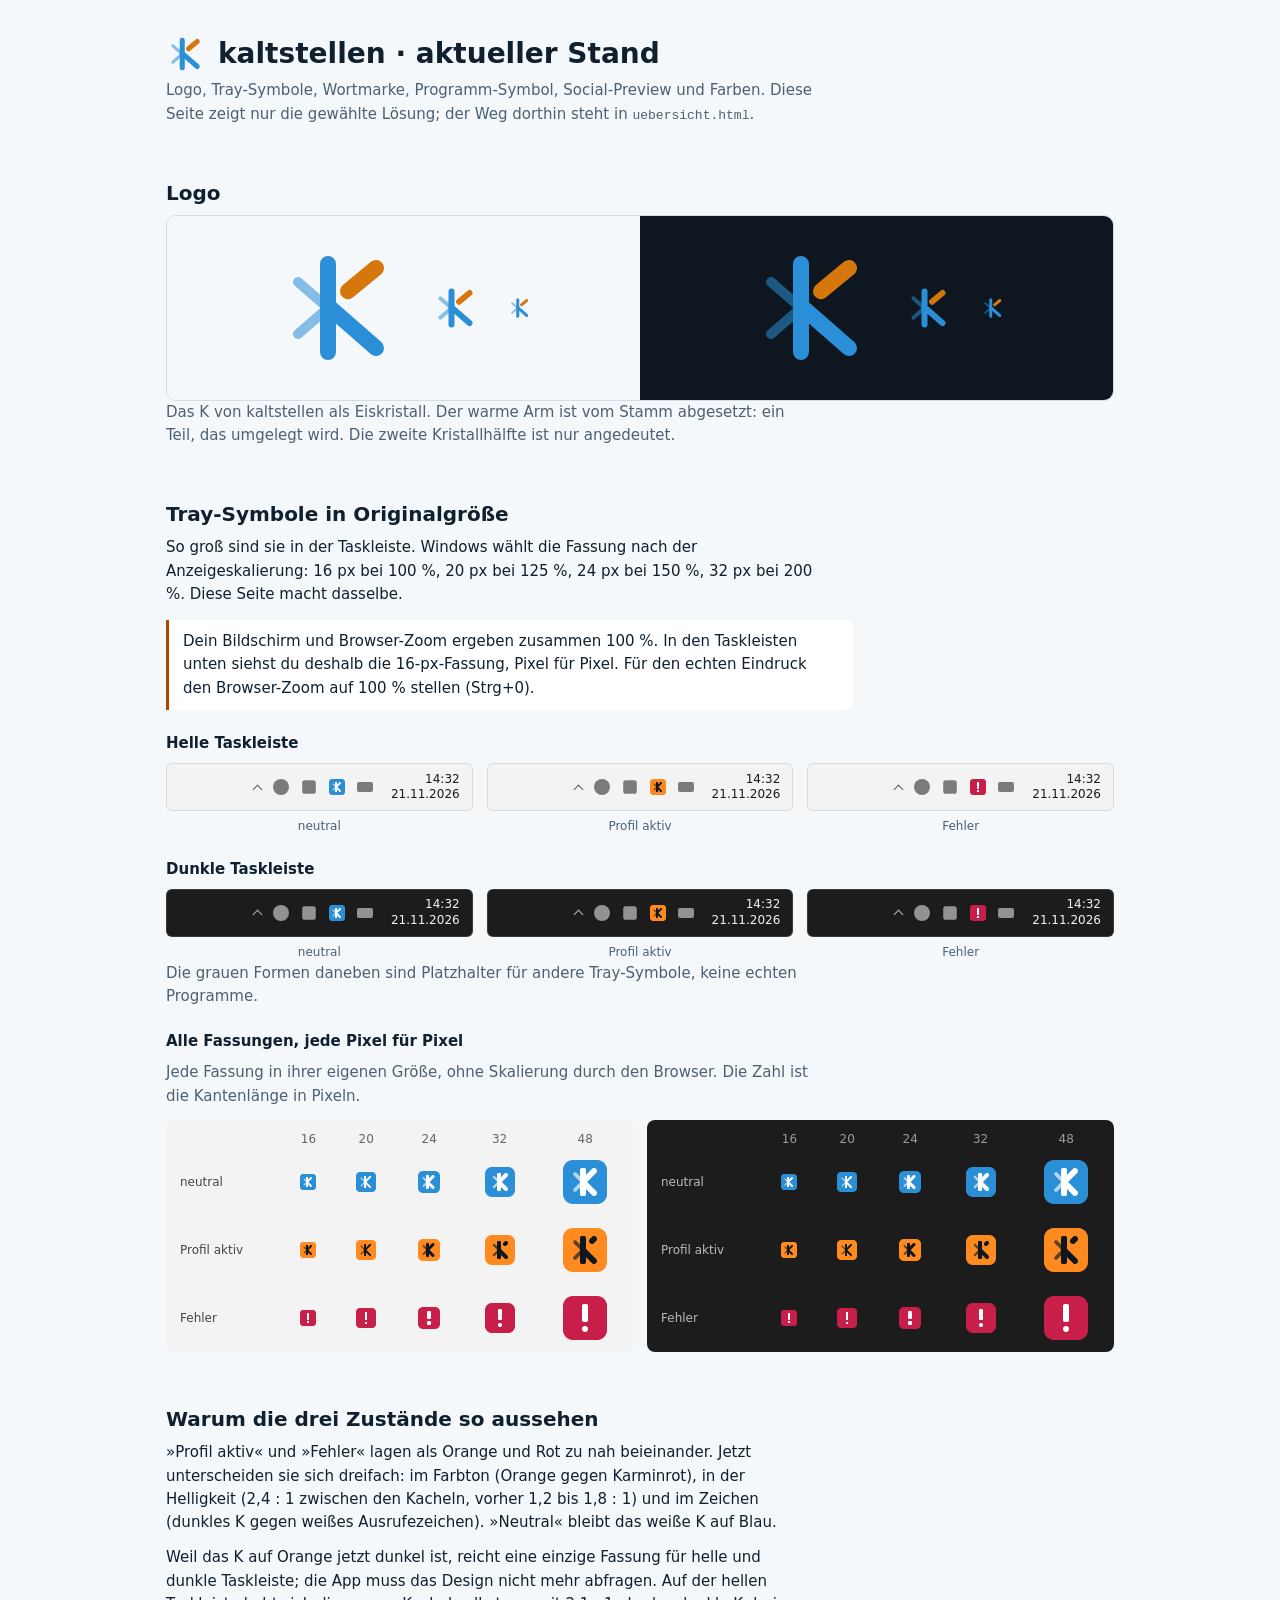
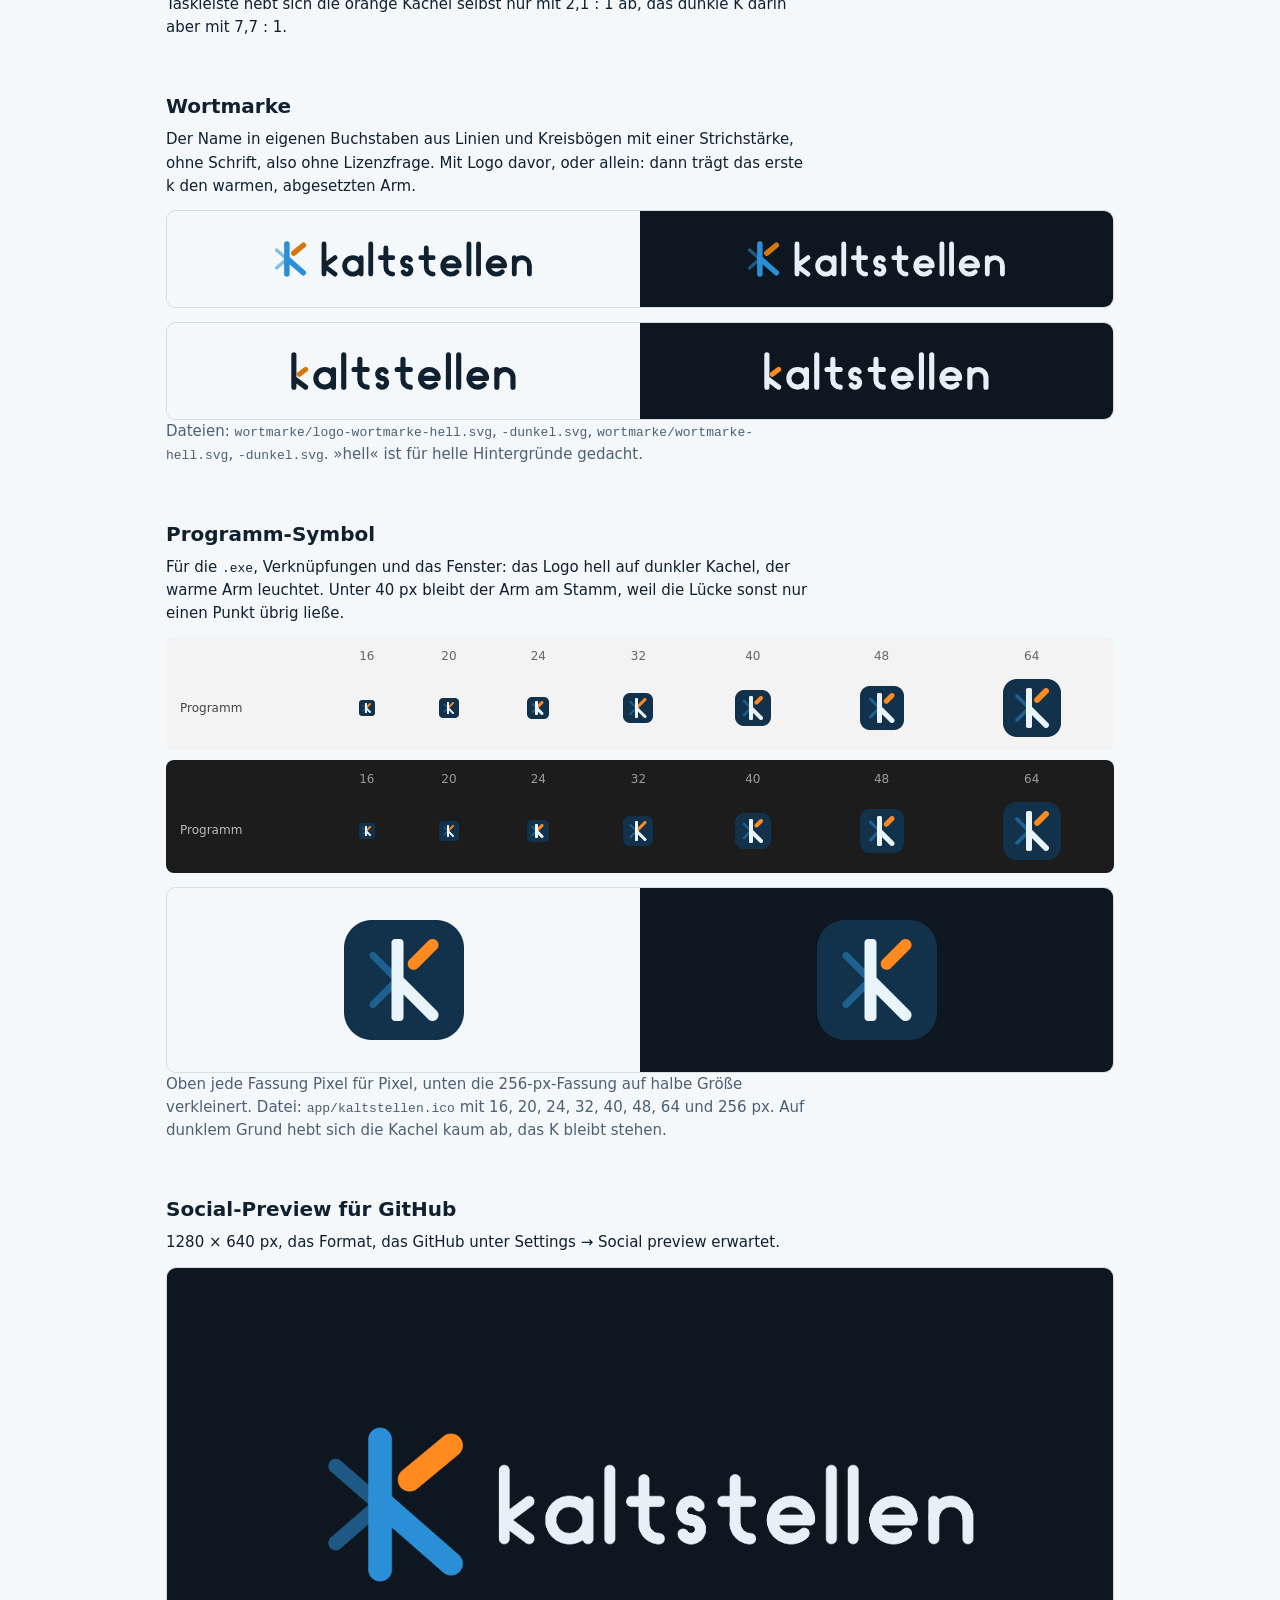
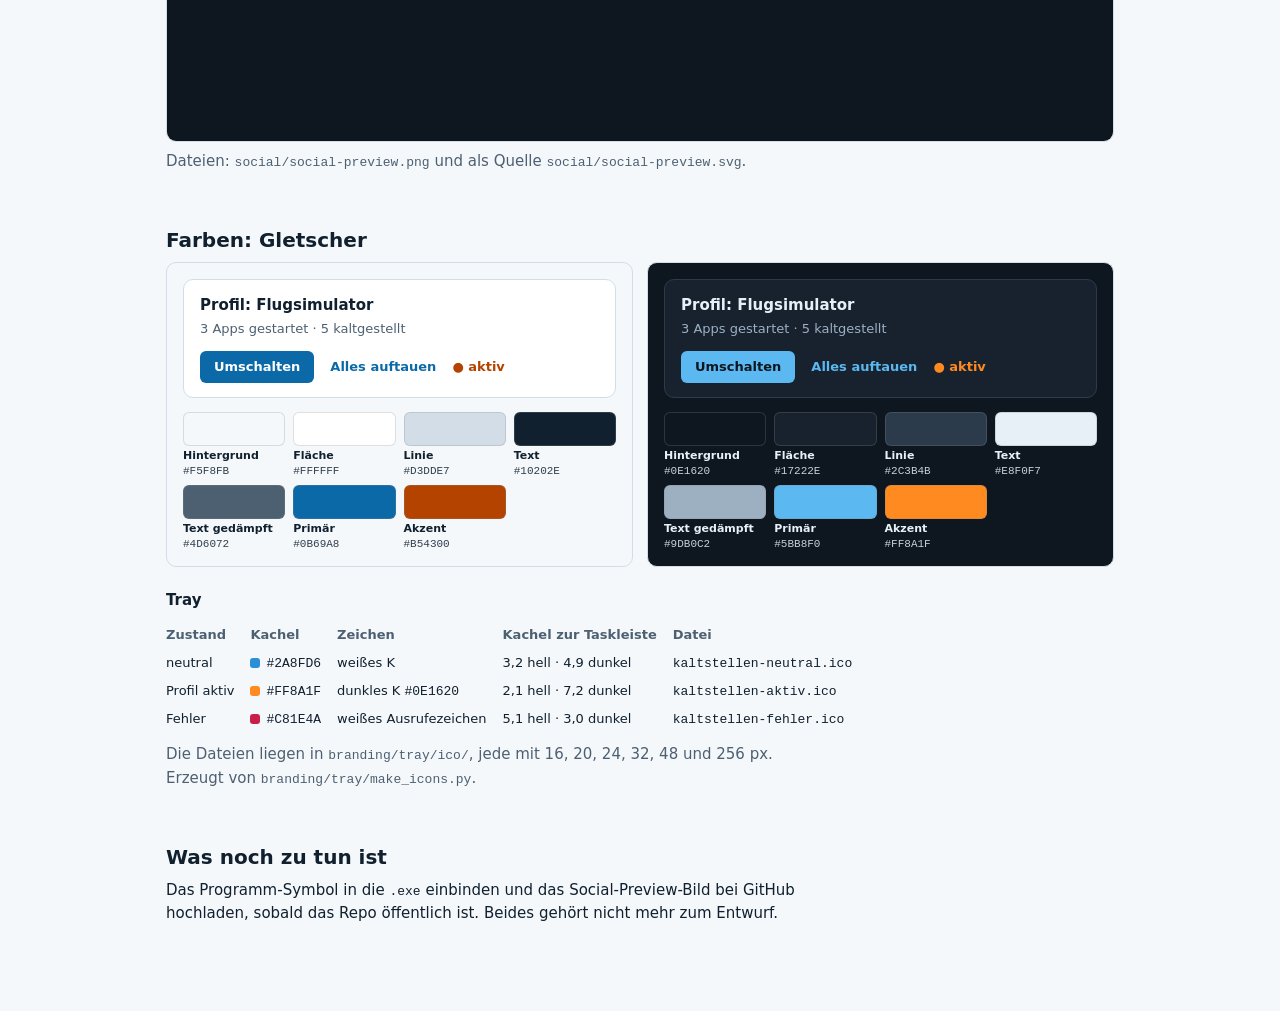
==== branding/aktueller-stand.html @ 6f34b09d "Settle branding: logo, colours, tray icons, wordmark Record the chosen logo (08b), the Gletscher col" ====
<!doctype html><html lang="de"><head><meta charset="utf-8"><meta name="viewport" content="width=device-width,initial-scale=1">
<title>kaltstellen · aktueller Stand</title>
<style>
:root{--bg:#F5F8FB;--surface:#fff;--border:#D3DDE7;--text:#10202E;--muted:#4D6072;--primary:#0B69A8;--accent:#B54300}
@media (prefers-color-scheme:dark){:root{--bg:#0E1620;--surface:#17222E;--border:#2C3B4B;--text:#E8F0F7;--muted:#9DB0C2;--primary:#5BB8F0;--accent:#FF8A1F}}
*{box-sizing:border-box}
body{margin:0;background:var(--bg);color:var(--text);font:15px/1.55 "Segoe UI",system-ui,-apple-system,sans-serif}
main{max-width:980px;margin:0 auto;padding:32px 16px 72px}
h1{font-size:28px;margin:0 0 4px;display:flex;align-items:center;gap:12px}
h2{font-size:20px;margin:52px 0 6px}h3{font-size:15px;margin:22px 0 8px}
p{margin:0 0 12px;max-width:68ch}.lead{color:var(--muted)}
code{font:13px ui-monospace,Consolas,monospace}
.box{background:var(--surface);border:1px solid var(--border);border-radius:12px;padding:18px;margin:14px 0}
.pair{display:grid;grid-template-columns:1fr 1fr;border-radius:10px;overflow:hidden;border:1px solid var(--border)}
.pair>div{padding:28px 16px;display:flex;align-items:center;justify-content:center;gap:28px;flex-wrap:wrap}
.l{background:#F5F8FB;color:#4D6072}.d{background:#0E1620;color:#9DB0C2}
.note{background:var(--surface);border-left:3px solid var(--accent);padding:10px 14px;border-radius:0 8px 8px 0;margin:14px 0;max-width:72ch}
.bars{display:grid;grid-template-columns:repeat(3,minmax(0,1fr));gap:14px}
.tb-wrap{margin:0}.tb-wrap figcaption{font-size:12px;color:var(--muted);margin-top:6px;text-align:center}
.tb{height:48px;display:flex;align-items:center;justify-content:flex-end;gap:12px;padding:0 12px;border-radius:6px;overflow:hidden}
.tb.light{background:#F3F3F3;color:#1b1b1b;border:1px solid #0000001a}.tb.dark{background:#1C1C1C;color:#f2f2f2;border:1px solid #ffffff1f}
.tb .clock{font-size:12px;line-height:1.3;text-align:right;margin-left:6px;white-space:nowrap}
.ph{width:16px;height:16px;flex:none;opacity:.55;background:currentColor}
.ph.c{border-radius:50%}.ph.s{border-radius:3px;transform:scale(.85)}.ph.b{height:10px;border-radius:2px;align-self:center}
.chev{width:7px;height:7px;border:solid currentColor;border-width:1.5px 0 0 1.5px;transform:rotate(45deg);margin-top:4px;opacity:.7;flex:none}
img.ti{display:block;flex:none;image-rendering:pixelated}
table.sizes{border-collapse:collapse;border-radius:8px;overflow:hidden;width:100%}
table.sizes.light{background:#F3F3F3;color:#444}table.sizes.dark{background:#1C1C1C;color:#bbb}
table.sizes td,table.sizes th{padding:10px 14px;text-align:center;vertical-align:middle;font-size:12px;font-weight:400}
table.sizes th{text-align:left;white-space:nowrap}table.sizes td img{margin:0 auto}
table.sizes .hd td{padding-bottom:0;opacity:.8}
.two{display:grid;grid-template-columns:1fr 1fr;gap:14px}.two>*{min-width:0}
.demo{border-radius:10px;padding:16px;border:1px solid var(--border)}
.demo.l{background:#F5F8FB;color:#10202E}.demo.d{background:#0E1620;color:#E8F0F7}
.dc{border-radius:10px;padding:14px 16px;display:flex;flex-direction:column;gap:2px}
.demo.l .dc{background:#fff;border:1px solid #D3DDE7}.demo.d .dc{background:#17222E;border:1px solid #2C3B4B}
.dc span{font-size:13px}.demo.l .dc span{color:#4D6072}.demo.d .dc span{color:#9DB0C2}
.row{display:flex;align-items:center;gap:16px;margin-top:10px;font-size:13px;font-weight:600;flex-wrap:wrap}
.row button{font:inherit;border:0;border-radius:6px;padding:6px 14px}
.demo.l button{background:#0B69A8;color:#fff}.demo.d button{background:#5BB8F0;color:#0E1620}
.demo.l a{color:#0B69A8}.demo.d a{color:#5BB8F0}.row em{font-style:normal}.demo.l em{color:#B54300}.demo.d em{color:#FF8A1F}
.sws{display:grid;grid-template-columns:repeat(auto-fill,minmax(84px,1fr));gap:8px;margin-top:14px}
.sw{font-size:11px;display:flex;flex-direction:column;gap:1px}.sw i{display:block;height:34px;border-radius:6px;border:1px solid #8884}
.sw b{font-weight:600}.sw code{font-size:11px;opacity:.85}
table.t{border-collapse:collapse;font-size:13px}table.t td,table.t th{padding:4px 16px 4px 0;text-align:left;vertical-align:top}table.t th{color:var(--muted);font-weight:600}
.wm{display:block;height:44px;width:auto;max-width:100%}.wmp>div{padding:26px 16px}
.dot{display:inline-block;width:10px;height:10px;border-radius:3px;margin-right:6px;vertical-align:-1px}
@media (max-width:720px){.pair,.two,.bars{grid-template-columns:1fr}}
</style></head><body><main>
<h1><svg width="40" height="40" viewBox="0 0 32 32" aria-hidden="true"><g fill="none" stroke-linecap="round">
    
    <path d="M13 16 5.5 9.5M13 16 5.5 22.5" stroke="#2A8FD6" stroke-width="2.5" opacity=".55"/>
    
    <path d="M13 5v22M13 15.5 25 26" stroke="#2A8FD6" stroke-width="4"/>
    
    <path d="M18 11.8 25 6" stroke="#D6770B" stroke-width="4"/>
  </g></svg> kaltstellen · aktueller Stand</h1>
<p class="lead">Logo, Tray-Symbole, Wortmarke, Programm-Symbol, Social-Preview und Farben. Diese Seite zeigt nur die gewählte Lösung; der Weg dorthin steht in <code>uebersicht.html</code>.</p>

<h2>Logo</h2>
<div class="pair"><div class="l"><svg width="128" height="128" viewBox="0 0 32 32" aria-hidden="true"><g fill="none" stroke-linecap="round">
    
    <path d="M13 16 5.5 9.5M13 16 5.5 22.5" stroke="#2A8FD6" stroke-width="2.5" opacity=".55"/>
    
    <path d="M13 5v22M13 15.5 25 26" stroke="#2A8FD6" stroke-width="4"/>
    
    <path d="M18 11.8 25 6" stroke="#D6770B" stroke-width="4"/>
  </g></svg><svg width="48" height="48" viewBox="0 0 32 32" aria-hidden="true"><g fill="none" stroke-linecap="round">
    
    <path d="M13 16 5.5 9.5M13 16 5.5 22.5" stroke="#2A8FD6" stroke-width="2.5" opacity=".55"/>
    
    <path d="M13 5v22M13 15.5 25 26" stroke="#2A8FD6" stroke-width="4"/>
    
    <path d="M18 11.8 25 6" stroke="#D6770B" stroke-width="4"/>
  </g></svg><svg width="24" height="24" viewBox="0 0 32 32" aria-hidden="true"><g fill="none" stroke-linecap="round">
    
    <path d="M13 16 5.5 9.5M13 16 5.5 22.5" stroke="#2A8FD6" stroke-width="2.5" opacity=".55"/>
    
    <path d="M13 5v22M13 15.5 25 26" stroke="#2A8FD6" stroke-width="4"/>
    
    <path d="M18 11.8 25 6" stroke="#D6770B" stroke-width="4"/>
  </g></svg></div><div class="d"><svg width="128" height="128" viewBox="0 0 32 32" aria-hidden="true"><g fill="none" stroke-linecap="round">
    
    <path d="M13 16 5.5 9.5M13 16 5.5 22.5" stroke="#2A8FD6" stroke-width="2.5" opacity=".55"/>
    
    <path d="M13 5v22M13 15.5 25 26" stroke="#2A8FD6" stroke-width="4"/>
    
    <path d="M18 11.8 25 6" stroke="#D6770B" stroke-width="4"/>
  </g></svg><svg width="48" height="48" viewBox="0 0 32 32" aria-hidden="true"><g fill="none" stroke-linecap="round">
    
    <path d="M13 16 5.5 9.5M13 16 5.5 22.5" stroke="#2A8FD6" stroke-width="2.5" opacity=".55"/>
    
    <path d="M13 5v22M13 15.5 25 26" stroke="#2A8FD6" stroke-width="4"/>
    
    <path d="M18 11.8 25 6" stroke="#D6770B" stroke-width="4"/>
  </g></svg><svg width="24" height="24" viewBox="0 0 32 32" aria-hidden="true"><g fill="none" stroke-linecap="round">
    
    <path d="M13 16 5.5 9.5M13 16 5.5 22.5" stroke="#2A8FD6" stroke-width="2.5" opacity=".55"/>
    
    <path d="M13 5v22M13 15.5 25 26" stroke="#2A8FD6" stroke-width="4"/>
    
    <path d="M18 11.8 25 6" stroke="#D6770B" stroke-width="4"/>
  </g></svg></div></div>
<p class="lead">Das K von kaltstellen als Eiskristall. Der warme Arm ist vom Stamm abgesetzt: ein Teil, das umgelegt wird. Die zweite Kristallhälfte ist nur angedeutet.</p>

<h2>Tray-Symbole in Originalgröße</h2>
<p>So groß sind sie in der Taskleiste. Windows wählt die Fassung nach der Anzeigeskalierung: 16 px bei 100 %, 20 px bei 125 %, 24 px bei 150 %, 32 px bei 200 %. Diese Seite macht dasselbe.</p>
<p class="note" id="dpr">Die Seite zeigt die 16-px-Fassung.</p>
<h3>Helle Taskleiste</h3>
<div class="bars"><figure class="tb-wrap"><div class="tb light">
  <span class="chev"></span><span class="ph c"></span><span class="ph s"></span><img class="ti" data-state="neutral" data-n="16" width="16" height="16" alt="" src="[data-uri]"><span class="ph b"></span>
  <span class="clock">14:32<br>21.11.2026</span></div><figcaption>neutral</figcaption></figure><figure class="tb-wrap"><div class="tb light">
  <span class="chev"></span><span class="ph c"></span><span class="ph s"></span><img class="ti" data-state="aktiv" data-n="16" width="16" height="16" alt="" src="[data-uri]"><span class="ph b"></span>
  <span class="clock">14:32<br>21.11.2026</span></div><figcaption>Profil aktiv</figcaption></figure><figure class="tb-wrap"><div class="tb light">
  <span class="chev"></span><span class="ph c"></span><span class="ph s"></span><img class="ti" data-state="fehler" data-n="16" width="16" height="16" alt="" src="[data-uri]"><span class="ph b"></span>
  <span class="clock">14:32<br>21.11.2026</span></div><figcaption>Fehler</figcaption></figure></div>
<h3>Dunkle Taskleiste</h3>
<div class="bars"><figure class="tb-wrap"><div class="tb dark">
  <span class="chev"></span><span class="ph c"></span><span class="ph s"></span><img class="ti" data-state="neutral" data-n="16" width="16" height="16" alt="" src="[data-uri]"><span class="ph b"></span>
  <span class="clock">14:32<br>21.11.2026</span></div><figcaption>neutral</figcaption></figure><figure class="tb-wrap"><div class="tb dark">
  <span class="chev"></span><span class="ph c"></span><span class="ph s"></span><img class="ti" data-state="aktiv" data-n="16" width="16" height="16" alt="" src="[data-uri]"><span class="ph b"></span>
  <span class="clock">14:32<br>21.11.2026</span></div><figcaption>Profil aktiv</figcaption></figure><figure class="tb-wrap"><div class="tb dark">
  <span class="chev"></span><span class="ph c"></span><span class="ph s"></span><img class="ti" data-state="fehler" data-n="16" width="16" height="16" alt="" src="[data-uri]"><span class="ph b"></span>
  <span class="clock">14:32<br>21.11.2026</span></div><figcaption>Fehler</figcaption></figure></div>
<p class="lead">Die grauen Formen daneben sind Platzhalter für andere Tray-Symbole, keine echten Programme.</p>

<h3>Alle Fassungen, jede Pixel für Pixel</h3>
<p class="lead">Jede Fassung in ihrer eigenen Größe, ohne Skalierung durch den Browser. Die Zahl ist die Kantenlänge in Pixeln.</p>
<div class="two"><table class="sizes light"><tr class="hd"><th></th><td>16</td><td>20</td><td>24</td><td>32</td><td>48</td></tr><tr><th>neutral</th><td><img class="ti" data-state="neutral" data-n="16" width="16" height="16" alt="" src="[data-uri]"></td><td><img class="ti" data-state="neutral" data-n="20" width="20" height="20" alt="" src="[data-uri]"></td><td><img class="ti" data-state="neutral" data-n="24" width="24" height="24" alt="" src="[data-uri]"></td><td><img class="ti" data-state="neutral" data-n="32" width="32" height="32" alt="" src="[data-uri]"></td><td><img class="ti" data-state="neutral" data-n="48" width="48" height="48" alt="" src="[data-uri]"></td></tr><tr><th>Profil aktiv</th><td><img class="ti" data-state="aktiv" data-n="16" width="16" height="16" alt="" src="[data-uri]"></td><td><img class="ti" data-state="aktiv" data-n="20" width="20" height="20" alt="" src="[data-uri]"></td><td><img class="ti" data-state="aktiv" data-n="24" width="24" height="24" alt="" src="[data-uri]"></td><td><img class="ti" data-state="aktiv" data-n="32" width="32" height="32" alt="" src="[data-uri]"></td><td><img class="ti" data-state="aktiv" data-n="48" width="48" height="48" alt="" src="[data-uri]"></td></tr><tr><th>Fehler</th><td><img class="ti" data-state="fehler" data-n="16" width="16" height="16" alt="" src="[data-uri]"></td><td><img class="ti" data-state="fehler" data-n="20" width="20" height="20" alt="" src="[data-uri]"></td><td><img class="ti" data-state="fehler" data-n="24" width="24" height="24" alt="" src="[data-uri]"></td><td><img class="ti" data-state="fehler" data-n="32" width="32" height="32" alt="" src="[data-uri]"></td><td><img class="ti" data-state="fehler" data-n="48" width="48" height="48" alt="" src="[data-uri]"></td></tr></table><table class="sizes dark"><tr class="hd"><th></th><td>16</td><td>20</td><td>24</td><td>32</td><td>48</td></tr><tr><th>neutral</th><td><img class="ti" data-state="neutral" data-n="16" width="16" height="16" alt="" src="[data-uri]"></td><td><img class="ti" data-state="neutral" data-n="20" width="20" height="20" alt="" src="[data-uri]"></td><td><img class="ti" data-state="neutral" data-n="24" width="24" height="24" alt="" src="[data-uri]"></td><td><img class="ti" data-state="neutral" data-n="32" width="32" height="32" alt="" src="[data-uri]"></td><td><img class="ti" data-state="neutral" data-n="48" width="48" height="48" alt="" src="[data-uri]"></td></tr><tr><th>Profil aktiv</th><td><img class="ti" data-state="aktiv" data-n="16" width="16" height="16" alt="" src="[data-uri]"></td><td><img class="ti" data-state="aktiv" data-n="20" width="20" height="20" alt="" src="[data-uri]"></td><td><img class="ti" data-state="aktiv" data-n="24" width="24" height="24" alt="" src="[data-uri]"></td><td><img class="ti" data-state="aktiv" data-n="32" width="32" height="32" alt="" src="[data-uri]"></td><td><img class="ti" data-state="aktiv" data-n="48" width="48" height="48" alt="" src="[data-uri]"></td></tr><tr><th>Fehler</th><td><img class="ti" data-state="fehler" data-n="16" width="16" height="16" alt="" src="[data-uri]"></td><td><img class="ti" data-state="fehler" data-n="20" width="20" height="20" alt="" src="[data-uri]"></td><td><img class="ti" data-state="fehler" data-n="24" width="24" height="24" alt="" src="[data-uri]"></td><td><img class="ti" data-state="fehler" data-n="32" width="32" height="32" alt="" src="[data-uri]"></td><td><img class="ti" data-state="fehler" data-n="48" width="48" height="48" alt="" src="[data-uri]"></td></tr></table></div>

<h2>Warum die drei Zustände so aussehen</h2>
<p>»Profil aktiv« und »Fehler« lagen als Orange und Rot zu nah beieinander. Jetzt unterscheiden sie sich dreifach: im Farbton (Orange gegen Karminrot), in der Helligkeit (2,4 : 1 zwischen den Kacheln, vorher 1,2 bis 1,8 : 1) und im Zeichen (dunkles K gegen weißes Ausrufezeichen). »Neutral« bleibt das weiße K auf Blau.</p>
<p>Weil das K auf Orange jetzt dunkel ist, reicht eine einzige Fassung für helle und dunkle Taskleiste; die App muss das Design nicht mehr abfragen. Auf der hellen Taskleiste hebt sich die orange Kachel selbst nur mit 2,1 : 1 ab, das dunkle K darin aber mit 7,7 : 1.</p>

<h2>Wortmarke</h2>
<p>Der Name in eigenen Buchstaben aus Linien und Kreisbögen mit einer Strichstärke, ohne Schrift, also ohne Lizenzfrage. Mit Logo davor, oder allein: dann trägt das erste k den warmen, abgesetzten Arm.</p>
<div class="pair wmp"><div class="l"><svg class="wm" xmlns="http://www.w3.org/2000/svg" viewBox="0 0 195.4 32" role="img" aria-label="kaltstellen">
  <g fill="none" stroke-linecap="round"><path d="M13 16 5.5 9.5M13 16 5.5 22.5" stroke="#2A8FD6" stroke-width="2.5" opacity=".55"/><path d="M13 5v22M13 15.5 25 26" stroke="#2A8FD6" stroke-width="4"/><path d="M18 11.8 25 6" stroke="#D6770B" stroke-width="4"/></g>
  <g transform="translate(40 -1)"><g fill="none" stroke-width="3.5" stroke-linecap="round" stroke-linejoin="round"><path d="M0 6L0 28M0 22L8 16M0 22L8 28M27 22A6 6 0 1 1 15 22A6 6 0 1 1 27 22M27 16L27 28M34 6L34 28M45 9L45 23M45.00 23.00A5 5 0 0 0 50.00 28.00M41 16L50 16M62.80 17.50A3 3 0 1 0 60.20 22.00M60.20 22.00A3 3 0 1 1 57.60 26.50M74.4 9L74.4 23M74.40 23.00A5 5 0 0 0 79.40 28.00M70.4 16L79.4 16M86.4 22L98.4 22M98.40 22.00A6 6 0 1 0 96.64 26.24M105.4 6L105.4 28M112.4 6L112.4 28M119.4 22L131.4 22M131.40 22.00A6 6 0 1 0 129.64 26.24M138.4 16L138.4 28M138.40 21.50A5.5 5.5 0 0 1 149.40 21.50M149.4 21.5L149.4 28" stroke="#10202E"/></g></g>
</svg>
</div><div class="d"><svg class="wm" xmlns="http://www.w3.org/2000/svg" viewBox="0 0 195.4 32" role="img" aria-label="kaltstellen">
  <g fill="none" stroke-linecap="round"><path d="M13 16 5.5 9.5M13 16 5.5 22.5" stroke="#2A8FD6" stroke-width="2.5" opacity=".55"/><path d="M13 5v22M13 15.5 25 26" stroke="#2A8FD6" stroke-width="4"/><path d="M18 11.8 25 6" stroke="#D6770B" stroke-width="4"/></g>
  <g transform="translate(40 -1)"><g fill="none" stroke-width="3.5" stroke-linecap="round" stroke-linejoin="round"><path d="M0 6L0 28M0 22L8 16M0 22L8 28M27 22A6 6 0 1 1 15 22A6 6 0 1 1 27 22M27 16L27 28M34 6L34 28M45 9L45 23M45.00 23.00A5 5 0 0 0 50.00 28.00M41 16L50 16M62.80 17.50A3 3 0 1 0 60.20 22.00M60.20 22.00A3 3 0 1 1 57.60 26.50M74.4 9L74.4 23M74.40 23.00A5 5 0 0 0 79.40 28.00M70.4 16L79.4 16M86.4 22L98.4 22M98.40 22.00A6 6 0 1 0 96.64 26.24M105.4 6L105.4 28M112.4 6L112.4 28M119.4 22L131.4 22M131.40 22.00A6 6 0 1 0 129.64 26.24M138.4 16L138.4 28M138.40 21.50A5.5 5.5 0 0 1 149.40 21.50M149.4 21.5L149.4 28" stroke="#E8F0F7"/></g></g>
</svg>
</div></div>
<div class="pair wmp" style="margin-top:14px"><div class="l"><svg class="wm" xmlns="http://www.w3.org/2000/svg" viewBox="-4 2 157.4 30" role="img" aria-label="kaltstellen">
  <g fill="none" stroke-width="3.5" stroke-linecap="round" stroke-linejoin="round"><path d="M0 6L0 28M0 22L8 28M27 22A6 6 0 1 1 15 22A6 6 0 1 1 27 22M27 16L27 28M34 6L34 28M45 9L45 23M45.00 23.00A5 5 0 0 0 50.00 28.00M41 16L50 16M62.80 17.50A3 3 0 1 0 60.20 22.00M60.20 22.00A3 3 0 1 1 57.60 26.50M74.4 9L74.4 23M74.40 23.00A5 5 0 0 0 79.40 28.00M70.4 16L79.4 16M86.4 22L98.4 22M98.40 22.00A6 6 0 1 0 96.64 26.24M105.4 6L105.4 28M112.4 6L112.4 28M119.4 22L131.4 22M131.40 22.00A6 6 0 1 0 129.64 26.24M138.4 16L138.4 28M138.40 21.50A5.5 5.5 0 0 1 149.40 21.50M149.4 21.5L149.4 28" stroke="#10202E"/><path d="M3.7 19.2L8 16" stroke="#D6770B"/></g>
</svg>
</div><div class="d"><svg class="wm" xmlns="http://www.w3.org/2000/svg" viewBox="-4 2 157.4 30" role="img" aria-label="kaltstellen">
  <g fill="none" stroke-width="3.5" stroke-linecap="round" stroke-linejoin="round"><path d="M0 6L0 28M0 22L8 28M27 22A6 6 0 1 1 15 22A6 6 0 1 1 27 22M27 16L27 28M34 6L34 28M45 9L45 23M45.00 23.00A5 5 0 0 0 50.00 28.00M41 16L50 16M62.80 17.50A3 3 0 1 0 60.20 22.00M60.20 22.00A3 3 0 1 1 57.60 26.50M74.4 9L74.4 23M74.40 23.00A5 5 0 0 0 79.40 28.00M70.4 16L79.4 16M86.4 22L98.4 22M98.40 22.00A6 6 0 1 0 96.64 26.24M105.4 6L105.4 28M112.4 6L112.4 28M119.4 22L131.4 22M131.40 22.00A6 6 0 1 0 129.64 26.24M138.4 16L138.4 28M138.40 21.50A5.5 5.5 0 0 1 149.40 21.50M149.4 21.5L149.4 28" stroke="#E8F0F7"/><path d="M3.7 19.2L8 16" stroke="#FF8A1F"/></g>
</svg>
</div></div>
<p class="lead">Dateien: <code>wortmarke/logo-wortmarke-hell.svg</code>, <code>-dunkel.svg</code>, <code>wortmarke/wortmarke-hell.svg</code>, <code>-dunkel.svg</code>. »hell« ist für helle Hintergründe gedacht.</p>

<h2>Programm-Symbol</h2>
<p>Für die <code>.exe</code>, Verknüpfungen und das Fenster: das Logo hell auf dunkler Kachel, der warme Arm leuchtet. Unter 40 px bleibt der Arm am Stamm, weil die Lücke sonst nur einen Punkt übrig ließe.</p>
<div style="display:grid;gap:10px"><table class="sizes light"><tr class="hd"><th></th><td>16</td><td>20</td><td>24</td><td>32</td><td>40</td><td>48</td><td>64</td></tr><tr><th>Programm</th><td><img class="ti" data-state="app" data-n="16" width="16" height="16" alt="" src="[data-uri]"></td><td><img class="ti" data-state="app" data-n="20" width="20" height="20" alt="" src="[data-uri]"></td><td><img class="ti" data-state="app" data-n="24" width="24" height="24" alt="" src="[data-uri]"></td><td><img class="ti" data-state="app" data-n="32" width="32" height="32" alt="" src="[data-uri]"></td><td><img class="ti" data-state="app" data-n="40" width="40" height="40" alt="" src="[data-uri]"></td><td><img class="ti" data-state="app" data-n="48" width="48" height="48" alt="" src="[data-uri]"></td><td><img class="ti" data-state="app" data-n="64" width="64" height="64" alt="" src="[data-uri]"></td></tr></table><table class="sizes dark"><tr class="hd"><th></th><td>16</td><td>20</td><td>24</td><td>32</td><td>40</td><td>48</td><td>64</td></tr><tr><th>Programm</th><td><img class="ti" data-state="app" data-n="16" width="16" height="16" alt="" src="[data-uri]"></td><td><img class="ti" data-state="app" data-n="20" width="20" height="20" alt="" src="[data-uri]"></td><td><img class="ti" data-state="app" data-n="24" width="24" height="24" alt="" src="[data-uri]"></td><td><img class="ti" data-state="app" data-n="32" width="32" height="32" alt="" src="[data-uri]"></td><td><img class="ti" data-state="app" data-n="40" width="40" height="40" alt="" src="[data-uri]"></td><td><img class="ti" data-state="app" data-n="48" width="48" height="48" alt="" src="[data-uri]"></td><td><img class="ti" data-state="app" data-n="64" width="64" height="64" alt="" src="[data-uri]"></td></tr></table></div>
<div class="pair" style="margin-top:14px"><div class="l"><img alt="" width="128" height="128" src="[data-uri]"></div><div class="d"><img alt="" width="128" height="128" src="[data-uri]"></div></div>
<p class="lead">Oben jede Fassung Pixel für Pixel, unten die 256-px-Fassung auf halbe Größe verkleinert. Datei: <code>app/kaltstellen.ico</code> mit 16, 20, 24, 32, 40, 48, 64 und 256 px. Auf dunklem Grund hebt sich die Kachel kaum ab, das K bleibt stehen.</p>

<h2>Social-Preview für GitHub</h2>
<p>1280 × 640 px, das Format, das GitHub unter Settings → Social preview erwartet.</p>
<img alt="Social-Preview: Logo und Wortmarke auf dunklem Grund" style="display:block;width:100%;height:auto;border-radius:10px;border:1px solid var(--border)" width="1280" height="640" src="[data-uri]">
<p class="lead" style="margin-top:8px">Dateien: <code>social/social-preview.png</code> und als Quelle <code>social/social-preview.svg</code>.</p>

<h2>Farben: Gletscher</h2>
<div class="two"><div class="demo l"><div class="dc"><strong>Profil: Flugsimulator</strong><span>3 Apps gestartet · 5 kaltgestellt</span>
<div class="row"><button>Umschalten</button><a>Alles auftauen</a><em>● aktiv</em></div></div>
<div class="sws"><div class="sw"><i style="background:#F5F8FB"></i><b>Hintergrund</b><code>#F5F8FB</code></div><div class="sw"><i style="background:#FFFFFF"></i><b>Fläche</b><code>#FFFFFF</code></div><div class="sw"><i style="background:#D3DDE7"></i><b>Linie</b><code>#D3DDE7</code></div><div class="sw"><i style="background:#10202E"></i><b>Text</b><code>#10202E</code></div><div class="sw"><i style="background:#4D6072"></i><b>Text gedämpft</b><code>#4D6072</code></div><div class="sw"><i style="background:#0B69A8"></i><b>Primär</b><code>#0B69A8</code></div><div class="sw"><i style="background:#B54300"></i><b>Akzent</b><code>#B54300</code></div></div></div><div class="demo d"><div class="dc"><strong>Profil: Flugsimulator</strong><span>3 Apps gestartet · 5 kaltgestellt</span>
<div class="row"><button>Umschalten</button><a>Alles auftauen</a><em>● aktiv</em></div></div>
<div class="sws"><div class="sw"><i style="background:#0E1620"></i><b>Hintergrund</b><code>#0E1620</code></div><div class="sw"><i style="background:#17222E"></i><b>Fläche</b><code>#17222E</code></div><div class="sw"><i style="background:#2C3B4B"></i><b>Linie</b><code>#2C3B4B</code></div><div class="sw"><i style="background:#E8F0F7"></i><b>Text</b><code>#E8F0F7</code></div><div class="sw"><i style="background:#9DB0C2"></i><b>Text gedämpft</b><code>#9DB0C2</code></div><div class="sw"><i style="background:#5BB8F0"></i><b>Primär</b><code>#5BB8F0</code></div><div class="sw"><i style="background:#FF8A1F"></i><b>Akzent</b><code>#FF8A1F</code></div></div></div></div>
<h3>Tray</h3>
<table class="t"><tr><th>Zustand</th><th>Kachel</th><th>Zeichen</th><th>Kachel zur Taskleiste</th><th>Datei</th></tr>
<tr><td>neutral</td><td><span class="dot" style="background:#2A8FD6"></span><code>#2A8FD6</code></td><td>weißes K</td><td>3,2 hell · 4,9 dunkel</td><td><code>kaltstellen-neutral.ico</code></td></tr>
<tr><td>Profil aktiv</td><td><span class="dot" style="background:#FF8A1F"></span><code>#FF8A1F</code></td><td>dunkles K <code>#0E1620</code></td><td>2,1 hell · 7,2 dunkel</td><td><code>kaltstellen-aktiv.ico</code></td></tr>
<tr><td>Fehler</td><td><span class="dot" style="background:#C81E4A"></span><code>#C81E4A</code></td><td>weißes Ausrufezeichen</td><td>5,1 hell · 3,0 dunkel</td><td><code>kaltstellen-fehler.ico</code></td></tr></table>
<p class="lead" style="margin-top:10px">Die Dateien liegen in <code>branding/tray/ico/</code>, jede mit 16, 20, 24, 32, 48 und 256 px. Erzeugt von <code>branding/tray/make_icons.py</code>.</p>

<h2>Was noch zu tun ist</h2>
<p>Das Programm-Symbol in die <code>.exe</code> einbinden und das Social-Preview-Bild bei GitHub hochladen, sobald das Repo öffentlich ist. Beides gehört nicht mehr zum Entwurf.</p>
</main>
<script>
const ICONS = {"neutral": {"16": "iVBORw0KGgoAAAANSUhEUgAAABAAAAAQCAYAAAAf8/9hAAAAiElEQVR42mNgAAKt/mv9QPweiP8TiUFq+xmQNP8nE/czkGgzhksYcEl++vEHjEFs82k3/19/9R2M0dWhGOCz8O7/0GX3wGwYgGkGAYIGgDRvufHxf9yqB3ADkDWDDMNrAAiDNIMMQQa4NGM1AGYIMZppYwBFXqA4ECmORnITEsVJmbLMRGl2BgAvE7+Z25MKYwAAAABJRU5ErkJggg==", "20": "iVBORw0KGgoAAAANSUhEUgAAABQAAAAUCAYAAACNiR0NAAAAnklEQVR42mNgAAKt/msGQLweiP+TiUF6DRiQDHtPgWEw/B5sKIUuw3ApAxUNA2OCBn768QeMYXzzaTf/X3/1HYyJMtBn4d3/ocvuwfkwgGwYCBBtIMiwLTc+/o9b9QDFQHTDQHyivQwyDGYoDBBjGN4whBmKDAgZRjBS0F1IyDD6GkhVL1M1UqiebKiesKme9ahROFC9+KJuAUvtKgAAadI7M79mXpsAAAAASUVORK5CYII=", "24": "iVBORw0KGgoAAAANSUhEUgAAABgAAAAYCAYAAADgdz34AAAAw0lEQVR42mNgoCfQ6r8WAMT7gfg/mRikNwCX4fMpMBgdz8fm8v9UxgHIFuyngQX7kS3Aq/j6q+//QQBEw8SCltz7/+TjLzB2nXsbqz6iLUAGMMM//fgDF5ty/BVpFvgsvPt/8fl3/+NWPcCwAN1wEJtkH4As2HLjIxiDLEEG6IaDLMTlc7xBBDIYZgk2QMhwouIAZgk5hhMdydiCiBjDB4cFNA0imkYyzZMpzTMazYsKWhR2NC+uaVvh0LzKpEulTysAAHRCMYZeWfDbAAAAAElFTkSuQmCC", "32": "iVBORw0KGgoAAAANSUhEUgAAACAAAAAgCAYAAABzenr0AAAA8klEQVR42mNgGGxAq/+aAhD3A/F5IP5PJXweaqYCIcsTgPg9FS1GxyCzE/BZ/p9OOAFbsL+nowPeo0QHNH7+0xn3Izvg/AA44DyyA0jSvOfOp/8wAGIjy1XtfPr/048/[base64]", "48": "iVBORw0KGgoAAAANSUhEUgAAADAAAAAwCAYAAABXAvmHAAABV0lEQVR42u2aPQrCMBTHex7P4QF6hJ7DGzh5Aim4OmRxcfQCLqIIDp0cHMSPyUGITWmh1iT9SPrMP/TBg6ABfz99zadBMITjMZodojRZmkmanCiT/DMjE/CQGFonE7aFjx0Ar2aMDN9MIi8b7niGOoEEQCDRjTYcJCOZAAMSYL2Uz2R95s/Xmxch2uI1Vf/F9pr1ESnaRmVk45spw5clZH3Z/v7Tt41ELwKqaAKvk3VKQAVPJjCen/h0c8lStNsI6ODJSkiAr46PLJe725eETqAOXrzf5te2IlCV0MHZhDcuIQEtk+gSXeCNH2KVBBW8lVFIJkEFb20YrUpQwVudB8oSVPDWJ7JCggq+l5m4bhSyCT8IeFVC0A8x9DAKPZFBLyXgF3Pwy2n4DQ38lhJ+U+/1scq/D7bgjxbhD3exj9fhLzi8uGKCv+Tz4prVi4tuL/5qMARRfAA5CJyTw9amUgAAAABJRU5ErkJggg=="}, "aktiv": {"16": "iVBORw0KGgoAAAANSUhEUgAAABAAAAAQCAYAAAAf8/9hAAAAiElEQVR42mNgAIL/XfL9QPweiP8TiUFq+xmQNP8nE/czkGgzhksYcEnKyiqAMYj9oVn+v7WOAhijq0Mx4Ea5/P9zxRA2n5gCGMM0g9gEDQBpTrJX+H8kD2EAsmaQYXgNAGGQZpAhMAPwacZqAMwQYjTTxgCKvEBxIFIcjeQmJIqTMmWZidLsDADrUlqNjegnlwAAAABJRU5ErkJggg==", "20": "iVBORw0KGgoAAAANSUhEUgAAABQAAAAUCAYAAACNiR0NAAAAn0lEQVR42mNgAIL/XfIGQLweiP+TiUF6DRiQDHtPgWEw/B5sKIUuw3ApAxUNA2OCBsrKKoAxjP+hWf6/tY4CGBNl4I1y+f/nihF8PjEFMEY2DMQn2kCQYUn2Cv+P5KEaiG4YiE+0l0GGwQyFGUiMYXjDEGYozEBiDCMYKeguJGQYfQ2kqpepGilUTzZUT9hUz3rUKByoXnxRt4CldhUAADKrwvY0vvUeAAAAAElFTkSuQmCC", "24": "iVBORw0KGgoAAAANSUhEUgAAABgAAAAYCAYAAADgdz34AAAAwklEQVR42mNgoCf43yUfAMT7gfg/mRikNwCX4fMpMBgdz8fm8v9UxgHIFuyngQX7kS3Aq9haR+E/n5gCmIaJXSqR/6+jogDGD2uw6yPaApDhMAwzXFYWIdYWoECaBTfK5f+XeSj8P5KHaQG64SA2yT4AWZBkrwDGIEuQLUA3HGQhLp/jDSKQwTBLkC0g1nCi4gBmCTmGEx3J2IKIGMMHhwU0DSKaRjLNkynNMxrNiwpaFHY0L65pW+HQvMqkS6VPKwAAuoVaY8HzM1wAAAAASUVORK5CYII=", "32": "iVBORw0KGgoAAAANSUhEUgAAACAAAAAgCAYAAABzenr0AAABBElEQVR42s2XsQ3CMBBFMwElXRTPQUPDEjTIomYEGlqaTME83oGWwiMYXxKLwwqOfTp8ifQlK1H8n/Id37lp1na5e6e8ei/j5ZhkpjnVkrn2sozGsWBunTJ3laTnPrutCGC/4pjycZXVYwAjAGAwQNHLx51ym+0oGONnj1Pn2lYNgnFqHjJAMA/C5vg+QLAAvG6jlgDAkB0AjC8HNeh5LQNgiSAAnPcfiFQEufkXRQCmGOIXQKmKFiGGEAHAEGIAASIGyMn7rwBUCLYIqBBsi5AKwfYbUiHYNiIqBNtWHBch1q04txjNQbBVQ/FyXKMhEW/JxJtS2bZc/GCyiqPZKg6nEtcb4sk/H/wyyhwAAAAASUVORK5CYII=", "48": "iVBORw0KGgoAAAANSUhEUgAAADAAAAAwCAYAAABXAvmHAAABaklEQVR42u2asQ6CMBCGeQJHNwJvYmJc3JgcDXFycHfxCVx9ACZnHonEF6mcQIK1rZT2jh6hyZ805hL/[base64]"}, "fehler": {"16": "iVBORw0KGgoAAAANSUhEUgAAABAAAAAQCAYAAAAf8/9hAAAATElEQVR42mNgAIITcl79QPweiP8TiUFq+xmQNP8nE/czkGgzhksY8Cn48/ELGONTg9cAGBg1gAIDKI4FYjBtXUCsARQnZcoyE6XZGQAqDEHtkfE/pwAAAABJRU5ErkJggg==", "20": "iVBORw0KGgoAAAANSUhEUgAAABQAAAAUCAYAAACNiR0NAAAAVUlEQVR42mNgAIITcl4GQLweiP+TiUF6DRiQDHtPgWEw/B5sKIUuw3ApAxUNA2OiDPzz8QsYU81AGBg1cDgbSPVkQ/WEPfhzyoCHIdWLL+oWsNSuAgBe73rO6MjRUwAAAABJRU5ErkJggg==", "24": "iVBORw0KGgoAAAANSUhEUgAAABgAAAAYCAYAAADgdz34AAAAZklEQVR42mNgoCc4IecVAMT7gfg/mRikNwCX4fMpMBgdz8fm8v9UxgHIFuyngQX7kS0gqOHdzmP/YQDEJkYPSRagg1ELRi0g3QKaJ1Ny8OCyYDQn0zyIaF5c07bCoXmVSZdKn1YAADoRT92sIYEEAAAAAElFTkSuQmCC", "32": "iVBORw0KGgoAAAANSUhEUgAAACAAAAAgCAYAAABzenr0AAAAo0lEQVR42mNgGGzghJyXAhD3A/F5IP5PJXweaqYCIcsTgPg9FS1GxyCzE/BZ/p9OOAFbsL+nowPeo0QHNH7+0xn3Izvg/AA44DyyA0g24N3OY/9hAMQmxwyKHIAORh0w6oBRB4w6gO4OGPCSkBp41AEUOeBuUd//Px+/gDGITXcHgCyGARB75DmA2lEw4E2yAW+UDmyzfMA7JoOiazYoOqcDAQDk7Mw6US5c1AAAAABJRU5ErkJggg==", "48": "iVBORw0KGgoAAAANSUhEUgAAADAAAAAwCAYAAABXAvmHAAAA4klEQVR42u2azQkCMRCFtxIL8pQSUoOF2IFsCbEMm5A5ehY8CjEjKyyLBhczY2Z4Dx6EveR9YbI/mR0GqHOdNttYnIqpOCuZpjnjL8GDcugaTFgbfuwg+NKj5fDfQUxlkzt3qAGQAQCq3W2yEcd3AMkQQBItn/Nun+/XW36Jx3xNtIxartA8/Byi5RyiAJ8EAAAAAAAAAAAAAAAAAMgDmH+dVvigkQXQMAAA0DvA5XB8bl42j00BcOClWkPgOeAa4F8lRIY2Mbk83LV9vG6+weGixWS+yeeizeqi0e3iVwNISQ+MEc2JKe8l8gAAAABJRU5ErkJggg=="}, "app": {"16": "iVBORw0KGgoAAAANSUhEUgAAABAAAAAQCAYAAAAf8/9hAAAArUlEQVR42mNgAAIhI+9+IH4PxP+JxCC1/QxImv+TifsZSLQZwyUMuCTvvPgAxiC2ooXH/8tV6mCMrg7FAFG7mP9iDolg9qsvv8EYpvl/lzxhA0Ca5RIm/BdzToUbgKwZZBheA8CGADWDDIEZgE8zVgNghsAMuNhgilMzUQYcunDrv4JdGPEGoHuBkCEEAxGkGZ8hBKMRpAnZEKLCAD0hwQzBZQDFSZmyzERpdgYAK1LWYAZ/YEgAAAAASUVORK5CYII=", "20": "iVBORw0KGgoAAAANSUhEUgAAABQAAAAUCAYAAACNiR0NAAAAwUlEQVR42mNgAAIhI28DIF4PxP/JxCC9BgxIhr2nwDAYfg82lEKXYbiUgYqGgTFBA++8+ADGML6ihcf/y1XqYEyUgaJ2Mf/FHBLh/FdffoMxsmH/u+SJNxBkmFzChP9izqkoBqIbBuIT7WWQYTBDYQYSYxjeMIQZCjOQGMMIRgqyCy82mBI0jCQDD1249V/BLox8A9G9TKyhREcKyDBiDCU62YAMIcZQkhI2uqFUyXowQ8k2kJzCgerFF3ULWGpXAQC2x8VOFhrqFgAAAABJRU5ErkJggg==", "24": "iVBORw0KGgoAAAANSUhEUgAAABgAAAAYCAYAAADgdz34AAAA+klEQVR42mNgoCcQMvIOAOL9QPyfTAzSG4DL8PkUGIyO52Nz+X8q4wBkC/bTwIL9yBbgVXzowq3/r778BtMwMTsn5/8P61XA2MDWDas+oi0AGQ7DMMM/tCj9/98lD8YdcaakWSBqF/[base64]", "32": "iVBORw0KGgoAAAANSUhEUgAAACAAAAAgCAYAAABzenr0AAABSElEQVR42mNgGGxAyMhbAYj7gfg8EP+nEj4PNVOBkOUJQPyeihajY5DZCfgs/08nnIAt2N/T0QHvUaIDGj//6Yz7kR1AUoI7dOHW/1dffoNpbPJ2Ts7/H9argLGBrRvOhInsAJJcD7IchrFZ/qFF6f//[base64]", "40": "iVBORw0KGgoAAAANSUhEUgAAACgAAAAoCAYAAACM/[base64]/QOvEYGC8yQeeDkaxk20BWSrcSukGwviSskW5txhWRr1K6QbJ86wLhAsi4WXCDZl1u2SC8LVhuktyU/hvzZn0hAtk1THqkBTLxvOwEJMIhGiePybdyDP/ooxeFR8MdvpTjALMUR8HMYjH/Atw0c69vB/gAAAABJRU5ErkJggg==", "48": "iVBORw0KGgoAAAANSUhEUgAAADAAAAAwCAYAAABXAvmHAAAByElEQVR42mNgGAWDHAgZeScA8Xogvg/E/+mE70PtTKDE4QF0djQ+zwSQ6vj5g8Dh6Hj+UHY8cZ6AJpv/gxwH4PPA/SHggfv4Spv/QwQnYPPAekoNrpu8+P+rL7/hGMQnpKcjzvT/hxYlMAaxibRrPU2SD7LjYRif+mWZBv//d8mjYF8PB/KSETWilhQPYHM8CBMbCwPqAVyOJyEGyPOAiEXIfwnPPDBNrgfwOR4kR2xgkeUBmaj2/3IJE/[base64]/QtTlNC0/QvUNDbU8MSJeSmp4YsE49tTwxoMMq+DzhkVQ++D2AzxPEDEfi8gDdhxaxeYLIGLg/aAZ3QWruvPgAxsSGPq7B3aE9vD7kJziGxRTTkJ/kGxbTrMNiontYLDUYBXQCAJgouKVcF3C/AAAAAElFTkSuQmCC", "64": "iVBORw0KGgoAAAANSUhEUgAAAEAAAABACAYAAACqaXHeAAACS0lEQVR42u2bv0oDQRDG8wxiJagggm0ICIJNeptglUY50MZXiIWNhUjk7MTKzkawt7pHsLAVgp3YXAo7i/XmMBBDbv/dzu7s3Sx8cCTkst+Pnb253dlOhxs3biZtpXfQL5QWygrlhURg5X99gT71MY0nhSYEDKsEfUxcGu8Weo3A+KKgz9265gdEhnmd8BjUMS8aooHNsM8bBCA3CodIY145J5jM9qKhSnQATBoMYKKT5KD8+cn5jXj/[base64]"}};
const AVAIL = [16, 20, 24, 32, 48];
function fit() {
  const dpr = window.devicePixelRatio || 1;
  // Windows picks the tray icon by display scale; take the nearest drawn size.
  const want = 16 * dpr;
  const pick = AVAIL.reduce((a, b) => Math.abs(b - want) < Math.abs(a - want) ? b : a);
  document.querySelectorAll('.tb img.ti').forEach(im => {
    im.src = 'data:image/png;base64,' + ICONS[im.dataset.state][pick];
    im.style.width = im.style.height = (pick / dpr) + 'px';
  });
  document.querySelectorAll('table.sizes img.ti').forEach(im => {
    im.style.width = im.style.height = (im.dataset.n / dpr) + 'px';
  });
  const pct = Math.round(dpr * 100);
  document.getElementById('dpr').textContent = 'Dein Bildschirm und Browser-Zoom ergeben zusammen ' + pct + ' %. In den Taskleisten unten siehst du deshalb die '
    + pick + '-px-Fassung, Pixel für Pixel. Für den echten Eindruck den Browser-Zoom auf 100 % stellen (Strg+0).';
}
fit(); window.addEventListener('resize', fit);
</script></body></html>
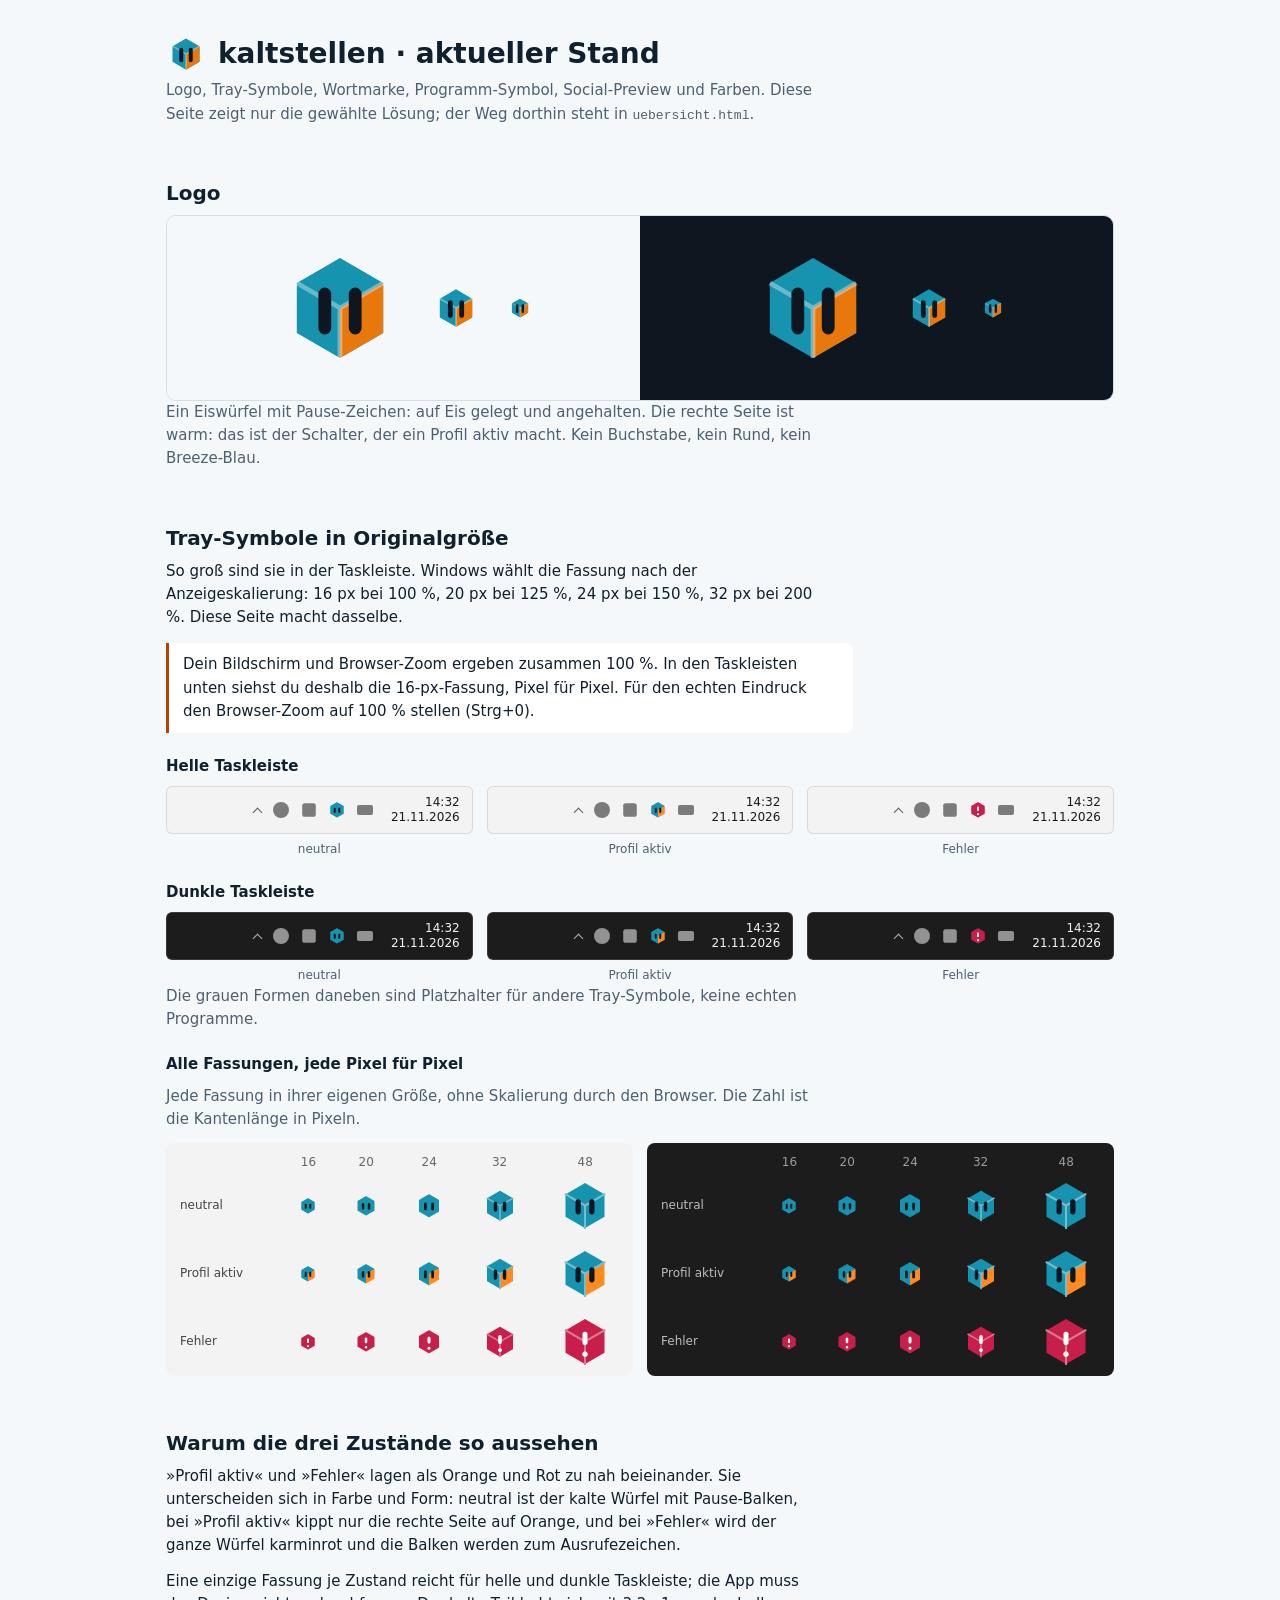
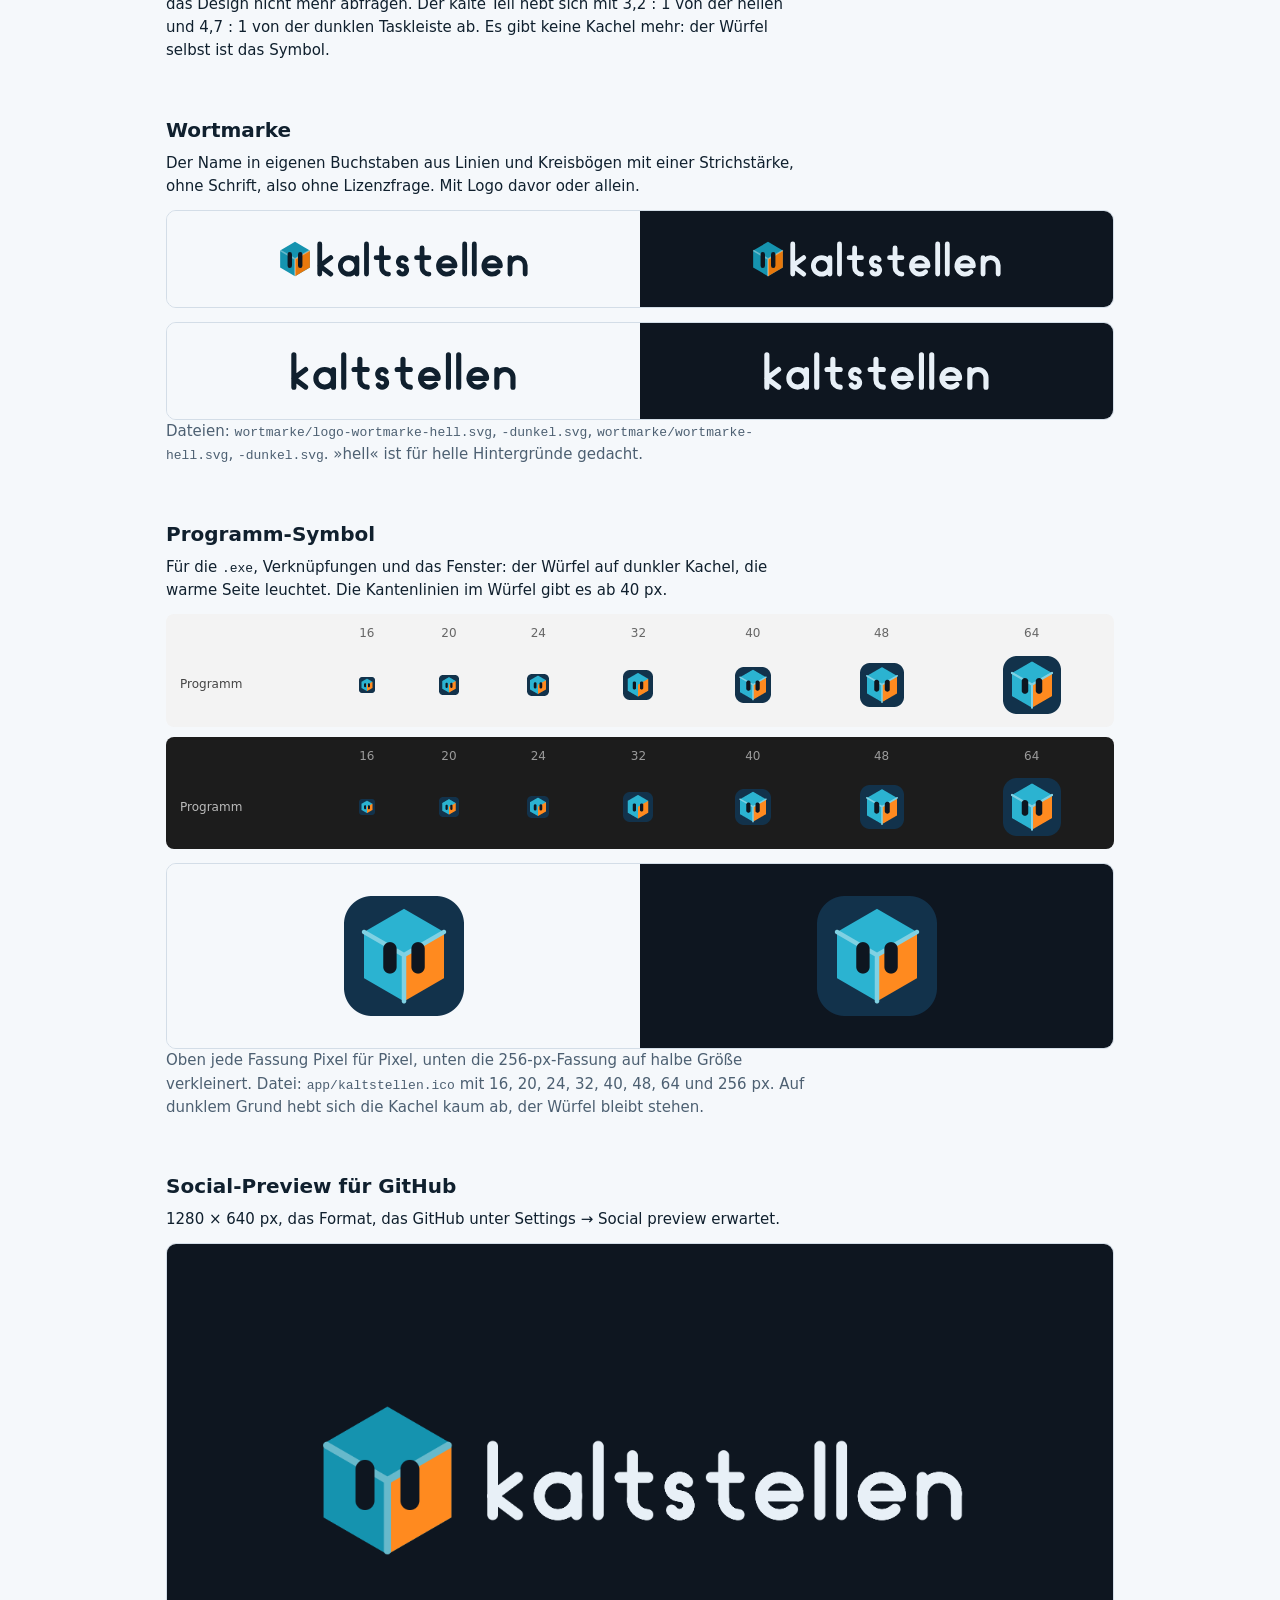
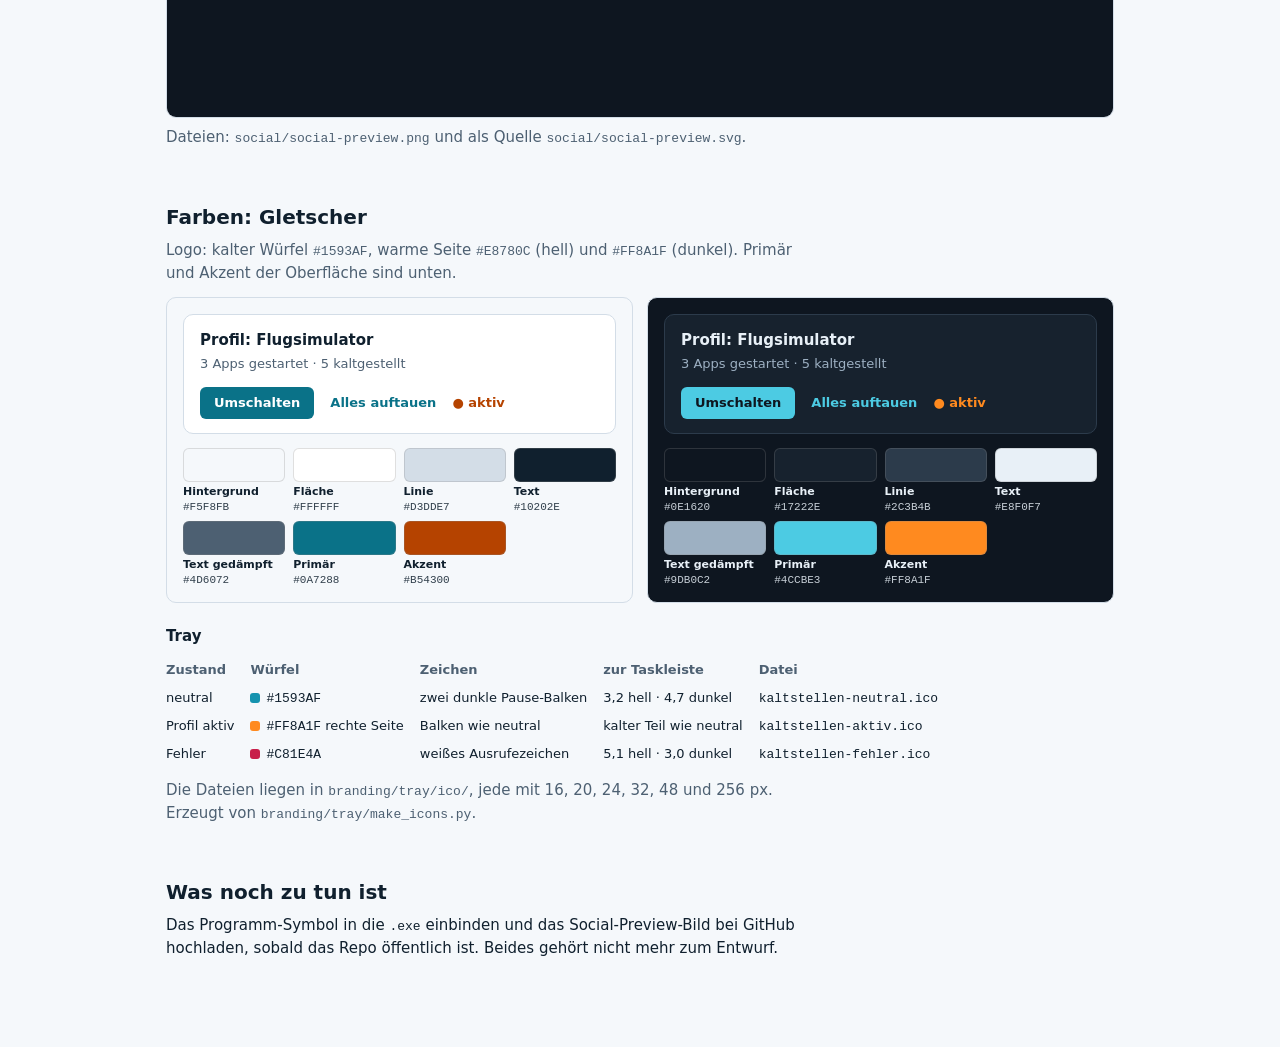
==== commit 9582a365: "Update remaining branding to the ice cube logo Branding README, aktueller-stand.html, UI primary col" ====
--- a/branding/aktueller-stand.html
+++ b/branding/aktueller-stand.html
@@ -1,8 +1,8 @@
 <!doctype html><html lang="de"><head><meta charset="utf-8"><meta name="viewport" content="width=device-width,initial-scale=1">
 <title>kaltstellen · aktueller Stand</title>
 <style>
-:root{--bg:#F5F8FB;--surface:#fff;--border:#D3DDE7;--text:#10202E;--muted:#4D6072;--primary:#0B69A8;--accent:#B54300}
-@media (prefers-color-scheme:dark){:root{--bg:#0E1620;--surface:#17222E;--border:#2C3B4B;--text:#E8F0F7;--muted:#9DB0C2;--primary:#5BB8F0;--accent:#FF8A1F}}
+:root{--bg:#F5F8FB;--surface:#fff;--border:#D3DDE7;--text:#10202E;--muted:#4D6072;--primary:#0A7288;--accent:#B54300}
+@media (prefers-color-scheme:dark){:root{--bg:#0E1620;--surface:#17222E;--border:#2C3B4B;--text:#E8F0F7;--muted:#9DB0C2;--primary:#4CCBE3;--accent:#FF8A1F}}
 *{box-sizing:border-box}
 body{margin:0;background:var(--bg);color:var(--text);font:15px/1.55 "Segoe UI",system-ui,-apple-system,sans-serif}
 main{max-width:980px;margin:0 auto;padding:32px 16px 72px}
@@ -37,8 +37,8 @@
 .dc span{font-size:13px}.demo.l .dc span{color:#4D6072}.demo.d .dc span{color:#9DB0C2}
 .row{display:flex;align-items:center;gap:16px;margin-top:10px;font-size:13px;font-weight:600;flex-wrap:wrap}
 .row button{font:inherit;border:0;border-radius:6px;padding:6px 14px}
-.demo.l button{background:#0B69A8;color:#fff}.demo.d button{background:#5BB8F0;color:#0E1620}
-.demo.l a{color:#0B69A8}.demo.d a{color:#5BB8F0}.row em{font-style:normal}.demo.l em{color:#B54300}.demo.d em{color:#FF8A1F}
+.demo.l button{background:#0A7288;color:#fff}.demo.d button{background:#4CCBE3;color:#0E1620}
+.demo.l a{color:#0A7288}.demo.d a{color:#4CCBE3}.row em{font-style:normal}.demo.l em{color:#B54300}.demo.d em{color:#FF8A1F}
 .sws{display:grid;grid-template-columns:repeat(auto-fill,minmax(84px,1fr));gap:8px;margin-top:14px}
 .sw{font-size:11px;display:flex;flex-direction:column;gap:1px}.sw i{display:block;height:34px;border-radius:6px;border:1px solid #8884}
 .sw b{font-weight:600}.sw code{font-size:11px;opacity:.85}
@@ -47,132 +47,84 @@
 .dot{display:inline-block;width:10px;height:10px;border-radius:3px;margin-right:6px;vertical-align:-1px}
 @media (max-width:720px){.pair,.two,.bars{grid-template-columns:1fr}}
 </style></head><body><main>
-<h1><svg width="40" height="40" viewBox="0 0 32 32" aria-hidden="true"><g fill="none" stroke-linecap="round">
-    
-    <path d="M13 16 5.5 9.5M13 16 5.5 22.5" stroke="#2A8FD6" stroke-width="2.5" opacity=".55"/>
-    
-    <path d="M13 5v22M13 15.5 25 26" stroke="#2A8FD6" stroke-width="4"/>
-    
-    <path d="M18 11.8 25 6" stroke="#D6770B" stroke-width="4"/>
-  </g></svg> kaltstellen · aktueller Stand</h1>
+<h1><svg width="40" height="40" viewBox="0 0 32 32" aria-hidden="true"><path d="M16 3.5 26.8 9.75 26.8 22.25 16 28.5 5.2 22.25 5.2 9.75Z" fill="#1593AF"/><path d="M16 16 26.8 9.75 26.8 22.25 16 28.5Z" fill="#E8780C"/><path d="M5.2 9.75 16 16l10.8-6.25M16 16v12.5" fill="none" stroke="#fff" stroke-opacity=".35" stroke-width="1.2" stroke-linejoin="round"/><path d="M12.2 12.5v8.5M19.8 12.5v8.5" fill="none" stroke="#0E1620" stroke-width="3.2" stroke-linecap="round"/></svg> kaltstellen · aktueller Stand</h1>
 <p class="lead">Logo, Tray-Symbole, Wortmarke, Programm-Symbol, Social-Preview und Farben. Diese Seite zeigt nur die gewählte Lösung; der Weg dorthin steht in <code>uebersicht.html</code>.</p>
 
 <h2>Logo</h2>
-<div class="pair"><div class="l"><svg width="128" height="128" viewBox="0 0 32 32" aria-hidden="true"><g fill="none" stroke-linecap="round">
-    
-    <path d="M13 16 5.5 9.5M13 16 5.5 22.5" stroke="#2A8FD6" stroke-width="2.5" opacity=".55"/>
-    
-    <path d="M13 5v22M13 15.5 25 26" stroke="#2A8FD6" stroke-width="4"/>
-    
-    <path d="M18 11.8 25 6" stroke="#D6770B" stroke-width="4"/>
-  </g></svg><svg width="48" height="48" viewBox="0 0 32 32" aria-hidden="true"><g fill="none" stroke-linecap="round">
-    
-    <path d="M13 16 5.5 9.5M13 16 5.5 22.5" stroke="#2A8FD6" stroke-width="2.5" opacity=".55"/>
-    
-    <path d="M13 5v22M13 15.5 25 26" stroke="#2A8FD6" stroke-width="4"/>
-    
-    <path d="M18 11.8 25 6" stroke="#D6770B" stroke-width="4"/>
-  </g></svg><svg width="24" height="24" viewBox="0 0 32 32" aria-hidden="true"><g fill="none" stroke-linecap="round">
-    
-    <path d="M13 16 5.5 9.5M13 16 5.5 22.5" stroke="#2A8FD6" stroke-width="2.5" opacity=".55"/>
-    
-    <path d="M13 5v22M13 15.5 25 26" stroke="#2A8FD6" stroke-width="4"/>
-    
-    <path d="M18 11.8 25 6" stroke="#D6770B" stroke-width="4"/>
-  </g></svg></div><div class="d"><svg width="128" height="128" viewBox="0 0 32 32" aria-hidden="true"><g fill="none" stroke-linecap="round">
-    
-    <path d="M13 16 5.5 9.5M13 16 5.5 22.5" stroke="#2A8FD6" stroke-width="2.5" opacity=".55"/>
-    
-    <path d="M13 5v22M13 15.5 25 26" stroke="#2A8FD6" stroke-width="4"/>
-    
-    <path d="M18 11.8 25 6" stroke="#D6770B" stroke-width="4"/>
-  </g></svg><svg width="48" height="48" viewBox="0 0 32 32" aria-hidden="true"><g fill="none" stroke-linecap="round">
-    
-    <path d="M13 16 5.5 9.5M13 16 5.5 22.5" stroke="#2A8FD6" stroke-width="2.5" opacity=".55"/>
-    
-    <path d="M13 5v22M13 15.5 25 26" stroke="#2A8FD6" stroke-width="4"/>
-    
-    <path d="M18 11.8 25 6" stroke="#D6770B" stroke-width="4"/>
-  </g></svg><svg width="24" height="24" viewBox="0 0 32 32" aria-hidden="true"><g fill="none" stroke-linecap="round">
-    
-    <path d="M13 16 5.5 9.5M13 16 5.5 22.5" stroke="#2A8FD6" stroke-width="2.5" opacity=".55"/>
-    
-    <path d="M13 5v22M13 15.5 25 26" stroke="#2A8FD6" stroke-width="4"/>
-    
-    <path d="M18 11.8 25 6" stroke="#D6770B" stroke-width="4"/>
-  </g></svg></div></div>
-<p class="lead">Das K von kaltstellen als Eiskristall. Der warme Arm ist vom Stamm abgesetzt: ein Teil, das umgelegt wird. Die zweite Kristallhälfte ist nur angedeutet.</p>
+<div class="pair"><div class="l"><svg width="128" height="128" viewBox="0 0 32 32" aria-hidden="true"><path d="M16 3.5 26.8 9.75 26.8 22.25 16 28.5 5.2 22.25 5.2 9.75Z" fill="#1593AF"/><path d="M16 16 26.8 9.75 26.8 22.25 16 28.5Z" fill="#E8780C"/><path d="M5.2 9.75 16 16l10.8-6.25M16 16v12.5" fill="none" stroke="#fff" stroke-opacity=".35" stroke-width="1.2" stroke-linejoin="round"/><path d="M12.2 12.5v8.5M19.8 12.5v8.5" fill="none" stroke="#0E1620" stroke-width="3.2" stroke-linecap="round"/></svg><svg width="48" height="48" viewBox="0 0 32 32" aria-hidden="true"><path d="M16 3.5 26.8 9.75 26.8 22.25 16 28.5 5.2 22.25 5.2 9.75Z" fill="#1593AF"/><path d="M16 16 26.8 9.75 26.8 22.25 16 28.5Z" fill="#E8780C"/><path d="M5.2 9.75 16 16l10.8-6.25M16 16v12.5" fill="none" stroke="#fff" stroke-opacity=".35" stroke-width="1.2" stroke-linejoin="round"/><path d="M12.2 12.5v8.5M19.8 12.5v8.5" fill="none" stroke="#0E1620" stroke-width="3.2" stroke-linecap="round"/></svg><svg width="24" height="24" viewBox="0 0 32 32" aria-hidden="true"><path d="M16 3.5 26.8 9.75 26.8 22.25 16 28.5 5.2 22.25 5.2 9.75Z" fill="#1593AF"/><path d="M16 16 26.8 9.75 26.8 22.25 16 28.5Z" fill="#E8780C"/><path d="M5.2 9.75 16 16l10.8-6.25M16 16v12.5" fill="none" stroke="#fff" stroke-opacity=".35" stroke-width="1.2" stroke-linejoin="round"/><path d="M12.2 12.5v8.5M19.8 12.5v8.5" fill="none" stroke="#0E1620" stroke-width="3.2" stroke-linecap="round"/></svg></div><div class="d"><svg width="128" height="128" viewBox="0 0 32 32" aria-hidden="true"><path d="M16 3.5 26.8 9.75 26.8 22.25 16 28.5 5.2 22.25 5.2 9.75Z" fill="#1593AF"/><path d="M16 16 26.8 9.75 26.8 22.25 16 28.5Z" fill="#E8780C"/><path d="M5.2 9.75 16 16l10.8-6.25M16 16v12.5" fill="none" stroke="#fff" stroke-opacity=".35" stroke-width="1.2" stroke-linejoin="round"/><path d="M12.2 12.5v8.5M19.8 12.5v8.5" fill="none" stroke="#0E1620" stroke-width="3.2" stroke-linecap="round"/></svg><svg width="48" height="48" viewBox="0 0 32 32" aria-hidden="true"><path d="M16 3.5 26.8 9.75 26.8 22.25 16 28.5 5.2 22.25 5.2 9.75Z" fill="#1593AF"/><path d="M16 16 26.8 9.75 26.8 22.25 16 28.5Z" fill="#E8780C"/><path d="M5.2 9.75 16 16l10.8-6.25M16 16v12.5" fill="none" stroke="#fff" stroke-opacity=".35" stroke-width="1.2" stroke-linejoin="round"/><path d="M12.2 12.5v8.5M19.8 12.5v8.5" fill="none" stroke="#0E1620" stroke-width="3.2" stroke-linecap="round"/></svg><svg width="24" height="24" viewBox="0 0 32 32" aria-hidden="true"><path d="M16 3.5 26.8 9.75 26.8 22.25 16 28.5 5.2 22.25 5.2 9.75Z" fill="#1593AF"/><path d="M16 16 26.8 9.75 26.8 22.25 16 28.5Z" fill="#E8780C"/><path d="M5.2 9.75 16 16l10.8-6.25M16 16v12.5" fill="none" stroke="#fff" stroke-opacity=".35" stroke-width="1.2" stroke-linejoin="round"/><path d="M12.2 12.5v8.5M19.8 12.5v8.5" fill="none" stroke="#0E1620" stroke-width="3.2" stroke-linecap="round"/></svg></div></div>
+<p class="lead">Ein Eiswürfel mit Pause-Zeichen: auf Eis gelegt und angehalten. Die rechte Seite ist warm: das ist der Schalter, der ein Profil aktiv macht. Kein Buchstabe, kein Rund, kein Breeze-Blau.</p>
 
 <h2>Tray-Symbole in Originalgröße</h2>
 <p>So groß sind sie in der Taskleiste. Windows wählt die Fassung nach der Anzeigeskalierung: 16 px bei 100 %, 20 px bei 125 %, 24 px bei 150 %, 32 px bei 200 %. Diese Seite macht dasselbe.</p>
 <p class="note" id="dpr">Die Seite zeigt die 16-px-Fassung.</p>
 <h3>Helle Taskleiste</h3>
 <div class="bars"><figure class="tb-wrap"><div class="tb light">
-  <span class="chev"></span><span class="ph c"></span><span class="ph s"></span><img class="ti" data-state="neutral" data-n="16" width="16" height="16" alt="" src="[data-uri]"><span class="ph b"></span>
+  <span class="chev"></span><span class="ph c"></span><span class="ph s"></span><img class="ti" data-state="neutral" data-n="16" width="16" height="16" alt="" src="[data-uri]"><span class="ph b"></span>
   <span class="clock">14:32<br>21.11.2026</span></div><figcaption>neutral</figcaption></figure><figure class="tb-wrap"><div class="tb light">
-  <span class="chev"></span><span class="ph c"></span><span class="ph s"></span><img class="ti" data-state="aktiv" data-n="16" width="16" height="16" alt="" src="[data-uri]"><span class="ph b"></span>
+  <span class="chev"></span><span class="ph c"></span><span class="ph s"></span><img class="ti" data-state="aktiv" data-n="16" width="16" height="16" alt="" src="[data-uri]"><span class="ph b"></span>
   <span class="clock">14:32<br>21.11.2026</span></div><figcaption>Profil aktiv</figcaption></figure><figure class="tb-wrap"><div class="tb light">
-  <span class="chev"></span><span class="ph c"></span><span class="ph s"></span><img class="ti" data-state="fehler" data-n="16" width="16" height="16" alt="" src="[data-uri]"><span class="ph b"></span>
+  <span class="chev"></span><span class="ph c"></span><span class="ph s"></span><img class="ti" data-state="fehler" data-n="16" width="16" height="16" alt="" src="[data-uri]"><span class="ph b"></span>
   <span class="clock">14:32<br>21.11.2026</span></div><figcaption>Fehler</figcaption></figure></div>
 <h3>Dunkle Taskleiste</h3>
 <div class="bars"><figure class="tb-wrap"><div class="tb dark">
-  <span class="chev"></span><span class="ph c"></span><span class="ph s"></span><img class="ti" data-state="neutral" data-n="16" width="16" height="16" alt="" src="[data-uri]"><span class="ph b"></span>
+  <span class="chev"></span><span class="ph c"></span><span class="ph s"></span><img class="ti" data-state="neutral" data-n="16" width="16" height="16" alt="" src="[data-uri]"><span class="ph b"></span>
   <span class="clock">14:32<br>21.11.2026</span></div><figcaption>neutral</figcaption></figure><figure class="tb-wrap"><div class="tb dark">
-  <span class="chev"></span><span class="ph c"></span><span class="ph s"></span><img class="ti" data-state="aktiv" data-n="16" width="16" height="16" alt="" src="[data-uri]"><span class="ph b"></span>
+  <span class="chev"></span><span class="ph c"></span><span class="ph s"></span><img class="ti" data-state="aktiv" data-n="16" width="16" height="16" alt="" src="[data-uri]"><span class="ph b"></span>
   <span class="clock">14:32<br>21.11.2026</span></div><figcaption>Profil aktiv</figcaption></figure><figure class="tb-wrap"><div class="tb dark">
-  <span class="chev"></span><span class="ph c"></span><span class="ph s"></span><img class="ti" data-state="fehler" data-n="16" width="16" height="16" alt="" src="[data-uri]"><span class="ph b"></span>
+  <span class="chev"></span><span class="ph c"></span><span class="ph s"></span><img class="ti" data-state="fehler" data-n="16" width="16" height="16" alt="" src="[data-uri]"><span class="ph b"></span>
   <span class="clock">14:32<br>21.11.2026</span></div><figcaption>Fehler</figcaption></figure></div>
 <p class="lead">Die grauen Formen daneben sind Platzhalter für andere Tray-Symbole, keine echten Programme.</p>
 
 <h3>Alle Fassungen, jede Pixel für Pixel</h3>
 <p class="lead">Jede Fassung in ihrer eigenen Größe, ohne Skalierung durch den Browser. Die Zahl ist die Kantenlänge in Pixeln.</p>
-<div class="two"><table class="sizes light"><tr class="hd"><th></th><td>16</td><td>20</td><td>24</td><td>32</td><td>48</td></tr><tr><th>neutral</th><td><img class="ti" data-state="neutral" data-n="16" width="16" height="16" alt="" src="[data-uri]"></td><td><img class="ti" data-state="neutral" data-n="20" width="20" height="20" alt="" src="[data-uri]"></td><td><img class="ti" data-state="neutral" data-n="24" width="24" height="24" alt="" src="[data-uri]"></td><td><img class="ti" data-state="neutral" data-n="32" width="32" height="32" alt="" src="[data-uri]"></td><td><img class="ti" data-state="neutral" data-n="48" width="48" height="48" alt="" src="[data-uri]"></td></tr><tr><th>Profil aktiv</th><td><img class="ti" data-state="aktiv" data-n="16" width="16" height="16" alt="" src="[data-uri]"></td><td><img class="ti" data-state="aktiv" data-n="20" width="20" height="20" alt="" src="[data-uri]"></td><td><img class="ti" data-state="aktiv" data-n="24" width="24" height="24" alt="" src="[data-uri]"></td><td><img class="ti" data-state="aktiv" data-n="32" width="32" height="32" alt="" src="[data-uri]"></td><td><img class="ti" data-state="aktiv" data-n="48" width="48" height="48" alt="" src="[data-uri]"></td></tr><tr><th>Fehler</th><td><img class="ti" data-state="fehler" data-n="16" width="16" height="16" alt="" src="[data-uri]"></td><td><img class="ti" data-state="fehler" data-n="20" width="20" height="20" alt="" src="[data-uri]"></td><td><img class="ti" data-state="fehler" data-n="24" width="24" height="24" alt="" src="[data-uri]"></td><td><img class="ti" data-state="fehler" data-n="32" width="32" height="32" alt="" src="[data-uri]"></td><td><img class="ti" data-state="fehler" data-n="48" width="48" height="48" alt="" src="[data-uri]"></td></tr></table><table class="sizes dark"><tr class="hd"><th></th><td>16</td><td>20</td><td>24</td><td>32</td><td>48</td></tr><tr><th>neutral</th><td><img class="ti" data-state="neutral" data-n="16" width="16" height="16" alt="" src="[data-uri]"></td><td><img class="ti" data-state="neutral" data-n="20" width="20" height="20" alt="" src="[data-uri]"></td><td><img class="ti" data-state="neutral" data-n="24" width="24" height="24" alt="" src="[data-uri]"></td><td><img class="ti" data-state="neutral" data-n="32" width="32" height="32" alt="" src="[data-uri]"></td><td><img class="ti" data-state="neutral" data-n="48" width="48" height="48" alt="" src="[data-uri]"></td></tr><tr><th>Profil aktiv</th><td><img class="ti" data-state="aktiv" data-n="16" width="16" height="16" alt="" src="[data-uri]"></td><td><img class="ti" data-state="aktiv" data-n="20" width="20" height="20" alt="" src="[data-uri]"></td><td><img class="ti" data-state="aktiv" data-n="24" width="24" height="24" alt="" src="[data-uri]"></td><td><img class="ti" data-state="aktiv" data-n="32" width="32" height="32" alt="" src="[data-uri]"></td><td><img class="ti" data-state="aktiv" data-n="48" width="48" height="48" alt="" src="[data-uri]"></td></tr><tr><th>Fehler</th><td><img class="ti" data-state="fehler" data-n="16" width="16" height="16" alt="" src="[data-uri]"></td><td><img class="ti" data-state="fehler" data-n="20" width="20" height="20" alt="" src="[data-uri]"></td><td><img class="ti" data-state="fehler" data-n="24" width="24" height="24" alt="" src="[data-uri]"></td><td><img class="ti" data-state="fehler" data-n="32" width="32" height="32" alt="" src="[data-uri]"></td><td><img class="ti" data-state="fehler" data-n="48" width="48" height="48" alt="" src="[data-uri]"></td></tr></table></div>
+<div class="two"><table class="sizes light"><tr class="hd"><th></th><td>16</td><td>20</td><td>24</td><td>32</td><td>48</td></tr><tr><th>neutral</th><td><img class="ti" data-state="neutral" data-n="16" width="16" height="16" alt="" src="[data-uri]"></td><td><img class="ti" data-state="neutral" data-n="20" width="20" height="20" alt="" src="[data-uri]"></td><td><img class="ti" data-state="neutral" data-n="24" width="24" height="24" alt="" src="[data-uri]"></td><td><img class="ti" data-state="neutral" data-n="32" width="32" height="32" alt="" src="[data-uri]"></td><td><img class="ti" data-state="neutral" data-n="48" width="48" height="48" alt="" src="[data-uri]"></td></tr><tr><th>Profil aktiv</th><td><img class="ti" data-state="aktiv" data-n="16" width="16" height="16" alt="" src="[data-uri]"></td><td><img class="ti" data-state="aktiv" data-n="20" width="20" height="20" alt="" src="[data-uri]"></td><td><img class="ti" data-state="aktiv" data-n="24" width="24" height="24" alt="" src="[data-uri]"></td><td><img class="ti" data-state="aktiv" data-n="32" width="32" height="32" alt="" src="[data-uri]"></td><td><img class="ti" data-state="aktiv" data-n="48" width="48" height="48" alt="" src="[data-uri]"></td></tr><tr><th>Fehler</th><td><img class="ti" data-state="fehler" data-n="16" width="16" height="16" alt="" src="[data-uri]"></td><td><img class="ti" data-state="fehler" data-n="20" width="20" height="20" alt="" src="[data-uri]"></td><td><img class="ti" data-state="fehler" data-n="24" width="24" height="24" alt="" src="[data-uri]"></td><td><img class="ti" data-state="fehler" data-n="32" width="32" height="32" alt="" src="[data-uri]"></td><td><img class="ti" data-state="fehler" data-n="48" width="48" height="48" alt="" src="[data-uri]"></td></tr></table><table class="sizes dark"><tr class="hd"><th></th><td>16</td><td>20</td><td>24</td><td>32</td><td>48</td></tr><tr><th>neutral</th><td><img class="ti" data-state="neutral" data-n="16" width="16" height="16" alt="" src="[data-uri]"></td><td><img class="ti" data-state="neutral" data-n="20" width="20" height="20" alt="" src="[data-uri]"></td><td><img class="ti" data-state="neutral" data-n="24" width="24" height="24" alt="" src="[data-uri]"></td><td><img class="ti" data-state="neutral" data-n="32" width="32" height="32" alt="" src="[data-uri]"></td><td><img class="ti" data-state="neutral" data-n="48" width="48" height="48" alt="" src="[data-uri]"></td></tr><tr><th>Profil aktiv</th><td><img class="ti" data-state="aktiv" data-n="16" width="16" height="16" alt="" src="[data-uri]"></td><td><img class="ti" data-state="aktiv" data-n="20" width="20" height="20" alt="" src="[data-uri]"></td><td><img class="ti" data-state="aktiv" data-n="24" width="24" height="24" alt="" src="[data-uri]"></td><td><img class="ti" data-state="aktiv" data-n="32" width="32" height="32" alt="" src="[data-uri]"></td><td><img class="ti" data-state="aktiv" data-n="48" width="48" height="48" alt="" src="[data-uri]"></td></tr><tr><th>Fehler</th><td><img class="ti" data-state="fehler" data-n="16" width="16" height="16" alt="" src="[data-uri]"></td><td><img class="ti" data-state="fehler" data-n="20" width="20" height="20" alt="" src="[data-uri]"></td><td><img class="ti" data-state="fehler" data-n="24" width="24" height="24" alt="" src="[data-uri]"></td><td><img class="ti" data-state="fehler" data-n="32" width="32" height="32" alt="" src="[data-uri]"></td><td><img class="ti" data-state="fehler" data-n="48" width="48" height="48" alt="" src="[data-uri]"></td></tr></table></div>
 
 <h2>Warum die drei Zustände so aussehen</h2>
-<p>»Profil aktiv« und »Fehler« lagen als Orange und Rot zu nah beieinander. Jetzt unterscheiden sie sich dreifach: im Farbton (Orange gegen Karminrot), in der Helligkeit (2,4 : 1 zwischen den Kacheln, vorher 1,2 bis 1,8 : 1) und im Zeichen (dunkles K gegen weißes Ausrufezeichen). »Neutral« bleibt das weiße K auf Blau.</p>
-<p>Weil das K auf Orange jetzt dunkel ist, reicht eine einzige Fassung für helle und dunkle Taskleiste; die App muss das Design nicht mehr abfragen. Auf der hellen Taskleiste hebt sich die orange Kachel selbst nur mit 2,1 : 1 ab, das dunkle K darin aber mit 7,7 : 1.</p>
+<p>»Profil aktiv« und »Fehler« lagen als Orange und Rot zu nah beieinander. Sie unterscheiden sich in Farbe und Form: neutral ist der kalte Würfel mit Pause-Balken, bei »Profil aktiv« kippt nur die rechte Seite auf Orange, und bei »Fehler« wird der ganze Würfel karminrot und die Balken werden zum Ausrufezeichen.</p>
+<p>Eine einzige Fassung je Zustand reicht für helle und dunkle Taskleiste; die App muss das Design nicht mehr abfragen. Der kalte Teil hebt sich mit 3,2 : 1 von der hellen und 4,7 : 1 von der dunklen Taskleiste ab. Es gibt keine Kachel mehr: der Würfel selbst ist das Symbol.</p>
 
 <h2>Wortmarke</h2>
-<p>Der Name in eigenen Buchstaben aus Linien und Kreisbögen mit einer Strichstärke, ohne Schrift, also ohne Lizenzfrage. Mit Logo davor, oder allein: dann trägt das erste k den warmen, abgesetzten Arm.</p>
-<div class="pair wmp"><div class="l"><svg class="wm" xmlns="http://www.w3.org/2000/svg" viewBox="0 0 195.4 32" role="img" aria-label="kaltstellen">
-  <g fill="none" stroke-linecap="round"><path d="M13 16 5.5 9.5M13 16 5.5 22.5" stroke="#2A8FD6" stroke-width="2.5" opacity=".55"/><path d="M13 5v22M13 15.5 25 26" stroke="#2A8FD6" stroke-width="4"/><path d="M18 11.8 25 6" stroke="#D6770B" stroke-width="4"/></g>
-  <g transform="translate(40 -1)"><g fill="none" stroke-width="3.5" stroke-linecap="round" stroke-linejoin="round"><path d="M0 6L0 28M0 22L8 16M0 22L8 28M27 22A6 6 0 1 1 15 22A6 6 0 1 1 27 22M27 16L27 28M34 6L34 28M45 9L45 23M45.00 23.00A5 5 0 0 0 50.00 28.00M41 16L50 16M62.80 17.50A3 3 0 1 0 60.20 22.00M60.20 22.00A3 3 0 1 1 57.60 26.50M74.4 9L74.4 23M74.40 23.00A5 5 0 0 0 79.40 28.00M70.4 16L79.4 16M86.4 22L98.4 22M98.40 22.00A6 6 0 1 0 96.64 26.24M105.4 6L105.4 28M112.4 6L112.4 28M119.4 22L131.4 22M131.40 22.00A6 6 0 1 0 129.64 26.24M138.4 16L138.4 28M138.40 21.50A5.5 5.5 0 0 1 149.40 21.50M149.4 21.5L149.4 28" stroke="#10202E"/></g></g>
+<p>Der Name in eigenen Buchstaben aus Linien und Kreisbögen mit einer Strichstärke, ohne Schrift, also ohne Lizenzfrage. Mit Logo davor oder allein.</p>
+<div class="pair wmp"><div class="l"><svg class="wm" xmlns="http://www.w3.org/2000/svg" viewBox="0 0 189.4 32" role="img" aria-label="kaltstellen">
+  <path d="M16 3.5 26.8 9.75 26.8 22.25 16 28.5 5.2 22.25 5.2 9.75Z" fill="#1593AF"/><path d="M16 16 26.8 9.75 26.8 22.25 16 28.5Z" fill="#E8780C"/><path d="M5.2 9.75 16 16l10.8-6.25M16 16v12.5" fill="none" stroke="#fff" stroke-opacity=".35" stroke-width="1.2" stroke-linejoin="round"/><path d="M12.2 12.5v8.5M19.8 12.5v8.5" fill="none" stroke="#0E1620" stroke-width="3.2" stroke-linecap="round"/>
+  <g transform="translate(34 -1)"><g fill="none" stroke-width="3.5" stroke-linecap="round" stroke-linejoin="round"><path d="M0 6L0 28M0 22L8 16M0 22L8 28M27 22A6 6 0 1 1 15 22A6 6 0 1 1 27 22M27 16L27 28M34 6L34 28M45 9L45 23M45.00 23.00A5 5 0 0 0 50.00 28.00M41 16L50 16M62.80 17.50A3 3 0 1 0 60.20 22.00M60.20 22.00A3 3 0 1 1 57.60 26.50M74.4 9L74.4 23M74.40 23.00A5 5 0 0 0 79.40 28.00M70.4 16L79.4 16M86.4 22L98.4 22M98.40 22.00A6 6 0 1 0 96.64 26.24M105.4 6L105.4 28M112.4 6L112.4 28M119.4 22L131.4 22M131.40 22.00A6 6 0 1 0 129.64 26.24M138.4 16L138.4 28M138.40 21.50A5.5 5.5 0 0 1 149.40 21.50M149.4 21.5L149.4 28" stroke="#10202E"/></g></g>
 </svg>
-</div><div class="d"><svg class="wm" xmlns="http://www.w3.org/2000/svg" viewBox="0 0 195.4 32" role="img" aria-label="kaltstellen">
-  <g fill="none" stroke-linecap="round"><path d="M13 16 5.5 9.5M13 16 5.5 22.5" stroke="#2A8FD6" stroke-width="2.5" opacity=".55"/><path d="M13 5v22M13 15.5 25 26" stroke="#2A8FD6" stroke-width="4"/><path d="M18 11.8 25 6" stroke="#D6770B" stroke-width="4"/></g>
-  <g transform="translate(40 -1)"><g fill="none" stroke-width="3.5" stroke-linecap="round" stroke-linejoin="round"><path d="M0 6L0 28M0 22L8 16M0 22L8 28M27 22A6 6 0 1 1 15 22A6 6 0 1 1 27 22M27 16L27 28M34 6L34 28M45 9L45 23M45.00 23.00A5 5 0 0 0 50.00 28.00M41 16L50 16M62.80 17.50A3 3 0 1 0 60.20 22.00M60.20 22.00A3 3 0 1 1 57.60 26.50M74.4 9L74.4 23M74.40 23.00A5 5 0 0 0 79.40 28.00M70.4 16L79.4 16M86.4 22L98.4 22M98.40 22.00A6 6 0 1 0 96.64 26.24M105.4 6L105.4 28M112.4 6L112.4 28M119.4 22L131.4 22M131.40 22.00A6 6 0 1 0 129.64 26.24M138.4 16L138.4 28M138.40 21.50A5.5 5.5 0 0 1 149.40 21.50M149.4 21.5L149.4 28" stroke="#E8F0F7"/></g></g>
+</div><div class="d"><svg class="wm" xmlns="http://www.w3.org/2000/svg" viewBox="0 0 189.4 32" role="img" aria-label="kaltstellen">
+  <path d="M16 3.5 26.8 9.75 26.8 22.25 16 28.5 5.2 22.25 5.2 9.75Z" fill="#1593AF"/><path d="M16 16 26.8 9.75 26.8 22.25 16 28.5Z" fill="#E8780C"/><path d="M5.2 9.75 16 16l10.8-6.25M16 16v12.5" fill="none" stroke="#fff" stroke-opacity=".35" stroke-width="1.2" stroke-linejoin="round"/><path d="M12.2 12.5v8.5M19.8 12.5v8.5" fill="none" stroke="#0E1620" stroke-width="3.2" stroke-linecap="round"/>
+  <g transform="translate(34 -1)"><g fill="none" stroke-width="3.5" stroke-linecap="round" stroke-linejoin="round"><path d="M0 6L0 28M0 22L8 16M0 22L8 28M27 22A6 6 0 1 1 15 22A6 6 0 1 1 27 22M27 16L27 28M34 6L34 28M45 9L45 23M45.00 23.00A5 5 0 0 0 50.00 28.00M41 16L50 16M62.80 17.50A3 3 0 1 0 60.20 22.00M60.20 22.00A3 3 0 1 1 57.60 26.50M74.4 9L74.4 23M74.40 23.00A5 5 0 0 0 79.40 28.00M70.4 16L79.4 16M86.4 22L98.4 22M98.40 22.00A6 6 0 1 0 96.64 26.24M105.4 6L105.4 28M112.4 6L112.4 28M119.4 22L131.4 22M131.40 22.00A6 6 0 1 0 129.64 26.24M138.4 16L138.4 28M138.40 21.50A5.5 5.5 0 0 1 149.40 21.50M149.4 21.5L149.4 28" stroke="#E8F0F7"/></g></g>
 </svg>
 </div></div>
 <div class="pair wmp" style="margin-top:14px"><div class="l"><svg class="wm" xmlns="http://www.w3.org/2000/svg" viewBox="-4 2 157.4 30" role="img" aria-label="kaltstellen">
-  <g fill="none" stroke-width="3.5" stroke-linecap="round" stroke-linejoin="round"><path d="M0 6L0 28M0 22L8 28M27 22A6 6 0 1 1 15 22A6 6 0 1 1 27 22M27 16L27 28M34 6L34 28M45 9L45 23M45.00 23.00A5 5 0 0 0 50.00 28.00M41 16L50 16M62.80 17.50A3 3 0 1 0 60.20 22.00M60.20 22.00A3 3 0 1 1 57.60 26.50M74.4 9L74.4 23M74.40 23.00A5 5 0 0 0 79.40 28.00M70.4 16L79.4 16M86.4 22L98.4 22M98.40 22.00A6 6 0 1 0 96.64 26.24M105.4 6L105.4 28M112.4 6L112.4 28M119.4 22L131.4 22M131.40 22.00A6 6 0 1 0 129.64 26.24M138.4 16L138.4 28M138.40 21.50A5.5 5.5 0 0 1 149.40 21.50M149.4 21.5L149.4 28" stroke="#10202E"/><path d="M3.7 19.2L8 16" stroke="#D6770B"/></g>
+  <g fill="none" stroke-width="3.5" stroke-linecap="round" stroke-linejoin="round"><path d="M0 6L0 28M0 22L8 16M0 22L8 28M27 22A6 6 0 1 1 15 22A6 6 0 1 1 27 22M27 16L27 28M34 6L34 28M45 9L45 23M45.00 23.00A5 5 0 0 0 50.00 28.00M41 16L50 16M62.80 17.50A3 3 0 1 0 60.20 22.00M60.20 22.00A3 3 0 1 1 57.60 26.50M74.4 9L74.4 23M74.40 23.00A5 5 0 0 0 79.40 28.00M70.4 16L79.4 16M86.4 22L98.4 22M98.40 22.00A6 6 0 1 0 96.64 26.24M105.4 6L105.4 28M112.4 6L112.4 28M119.4 22L131.4 22M131.40 22.00A6 6 0 1 0 129.64 26.24M138.4 16L138.4 28M138.40 21.50A5.5 5.5 0 0 1 149.40 21.50M149.4 21.5L149.4 28" stroke="#10202E"/></g>
 </svg>
 </div><div class="d"><svg class="wm" xmlns="http://www.w3.org/2000/svg" viewBox="-4 2 157.4 30" role="img" aria-label="kaltstellen">
-  <g fill="none" stroke-width="3.5" stroke-linecap="round" stroke-linejoin="round"><path d="M0 6L0 28M0 22L8 28M27 22A6 6 0 1 1 15 22A6 6 0 1 1 27 22M27 16L27 28M34 6L34 28M45 9L45 23M45.00 23.00A5 5 0 0 0 50.00 28.00M41 16L50 16M62.80 17.50A3 3 0 1 0 60.20 22.00M60.20 22.00A3 3 0 1 1 57.60 26.50M74.4 9L74.4 23M74.40 23.00A5 5 0 0 0 79.40 28.00M70.4 16L79.4 16M86.4 22L98.4 22M98.40 22.00A6 6 0 1 0 96.64 26.24M105.4 6L105.4 28M112.4 6L112.4 28M119.4 22L131.4 22M131.40 22.00A6 6 0 1 0 129.64 26.24M138.4 16L138.4 28M138.40 21.50A5.5 5.5 0 0 1 149.40 21.50M149.4 21.5L149.4 28" stroke="#E8F0F7"/><path d="M3.7 19.2L8 16" stroke="#FF8A1F"/></g>
+  <g fill="none" stroke-width="3.5" stroke-linecap="round" stroke-linejoin="round"><path d="M0 6L0 28M0 22L8 16M0 22L8 28M27 22A6 6 0 1 1 15 22A6 6 0 1 1 27 22M27 16L27 28M34 6L34 28M45 9L45 23M45.00 23.00A5 5 0 0 0 50.00 28.00M41 16L50 16M62.80 17.50A3 3 0 1 0 60.20 22.00M60.20 22.00A3 3 0 1 1 57.60 26.50M74.4 9L74.4 23M74.40 23.00A5 5 0 0 0 79.40 28.00M70.4 16L79.4 16M86.4 22L98.4 22M98.40 22.00A6 6 0 1 0 96.64 26.24M105.4 6L105.4 28M112.4 6L112.4 28M119.4 22L131.4 22M131.40 22.00A6 6 0 1 0 129.64 26.24M138.4 16L138.4 28M138.40 21.50A5.5 5.5 0 0 1 149.40 21.50M149.4 21.5L149.4 28" stroke="#E8F0F7"/></g>
 </svg>
 </div></div>
 <p class="lead">Dateien: <code>wortmarke/logo-wortmarke-hell.svg</code>, <code>-dunkel.svg</code>, <code>wortmarke/wortmarke-hell.svg</code>, <code>-dunkel.svg</code>. »hell« ist für helle Hintergründe gedacht.</p>
 
 <h2>Programm-Symbol</h2>
-<p>Für die <code>.exe</code>, Verknüpfungen und das Fenster: das Logo hell auf dunkler Kachel, der warme Arm leuchtet. Unter 40 px bleibt der Arm am Stamm, weil die Lücke sonst nur einen Punkt übrig ließe.</p>
-<div style="display:grid;gap:10px"><table class="sizes light"><tr class="hd"><th></th><td>16</td><td>20</td><td>24</td><td>32</td><td>40</td><td>48</td><td>64</td></tr><tr><th>Programm</th><td><img class="ti" data-state="app" data-n="16" width="16" height="16" alt="" src="[data-uri]"></td><td><img class="ti" data-state="app" data-n="20" width="20" height="20" alt="" src="[data-uri]"></td><td><img class="ti" data-state="app" data-n="24" width="24" height="24" alt="" src="[data-uri]"></td><td><img class="ti" data-state="app" data-n="32" width="32" height="32" alt="" src="[data-uri]"></td><td><img class="ti" data-state="app" data-n="40" width="40" height="40" alt="" src="[data-uri]"></td><td><img class="ti" data-state="app" data-n="48" width="48" height="48" alt="" src="[data-uri]"></td><td><img class="ti" data-state="app" data-n="64" width="64" height="64" alt="" src="[data-uri]"></td></tr></table><table class="sizes dark"><tr class="hd"><th></th><td>16</td><td>20</td><td>24</td><td>32</td><td>40</td><td>48</td><td>64</td></tr><tr><th>Programm</th><td><img class="ti" data-state="app" data-n="16" width="16" height="16" alt="" src="[data-uri]"></td><td><img class="ti" data-state="app" data-n="20" width="20" height="20" alt="" src="[data-uri]"></td><td><img class="ti" data-state="app" data-n="24" width="24" height="24" alt="" src="[data-uri]"></td><td><img class="ti" data-state="app" data-n="32" width="32" height="32" alt="" src="[data-uri]"></td><td><img class="ti" data-state="app" data-n="40" width="40" height="40" alt="" src="[data-uri]"></td><td><img class="ti" data-state="app" data-n="48" width="48" height="48" alt="" src="[data-uri]"></td><td><img class="ti" data-state="app" data-n="64" width="64" height="64" alt="" src="[data-uri]"></td></tr></table></div>
-<div class="pair" style="margin-top:14px"><div class="l"><img alt="" width="128" height="128" src="[data-uri]"></div><div class="d"><img alt="" width="128" height="128" src="[data-uri]"></div></div>
-<p class="lead">Oben jede Fassung Pixel für Pixel, unten die 256-px-Fassung auf halbe Größe verkleinert. Datei: <code>app/kaltstellen.ico</code> mit 16, 20, 24, 32, 40, 48, 64 und 256 px. Auf dunklem Grund hebt sich die Kachel kaum ab, das K bleibt stehen.</p>
+<p>Für die <code>.exe</code>, Verknüpfungen und das Fenster: der Würfel auf dunkler Kachel, die warme Seite leuchtet. Die Kantenlinien im Würfel gibt es ab 40 px.</p>
+<div style="display:grid;gap:10px"><table class="sizes light"><tr class="hd"><th></th><td>16</td><td>20</td><td>24</td><td>32</td><td>40</td><td>48</td><td>64</td></tr><tr><th>Programm</th><td><img class="ti" data-state="app" data-n="16" width="16" height="16" alt="" src="[data-uri]"></td><td><img class="ti" data-state="app" data-n="20" width="20" height="20" alt="" src="[data-uri]"></td><td><img class="ti" data-state="app" data-n="24" width="24" height="24" alt="" src="[data-uri]"></td><td><img class="ti" data-state="app" data-n="32" width="32" height="32" alt="" src="[data-uri]"></td><td><img class="ti" data-state="app" data-n="40" width="40" height="40" alt="" src="[data-uri]"></td><td><img class="ti" data-state="app" data-n="48" width="48" height="48" alt="" src="[data-uri]"></td><td><img class="ti" data-state="app" data-n="64" width="64" height="64" alt="" src="[data-uri]"></td></tr></table><table class="sizes dark"><tr class="hd"><th></th><td>16</td><td>20</td><td>24</td><td>32</td><td>40</td><td>48</td><td>64</td></tr><tr><th>Programm</th><td><img class="ti" data-state="app" data-n="16" width="16" height="16" alt="" src="[data-uri]"></td><td><img class="ti" data-state="app" data-n="20" width="20" height="20" alt="" src="[data-uri]"></td><td><img class="ti" data-state="app" data-n="24" width="24" height="24" alt="" src="[data-uri]"></td><td><img class="ti" data-state="app" data-n="32" width="32" height="32" alt="" src="[data-uri]"></td><td><img class="ti" data-state="app" data-n="40" width="40" height="40" alt="" src="[data-uri]"></td><td><img class="ti" data-state="app" data-n="48" width="48" height="48" alt="" src="[data-uri]"></td><td><img class="ti" data-state="app" data-n="64" width="64" height="64" alt="" src="[data-uri]"></td></tr></table></div>
+<div class="pair" style="margin-top:14px"><div class="l"><img alt="" width="128" height="128" src="[data-uri]"></div><div class="d"><img alt="" width="128" height="128" src="[data-uri]"></div></div>
+<p class="lead">Oben jede Fassung Pixel für Pixel, unten die 256-px-Fassung auf halbe Größe verkleinert. Datei: <code>app/kaltstellen.ico</code> mit 16, 20, 24, 32, 40, 48, 64 und 256 px. Auf dunklem Grund hebt sich die Kachel kaum ab, der Würfel bleibt stehen.</p>
 
 <h2>Social-Preview für GitHub</h2>
 <p>1280 × 640 px, das Format, das GitHub unter Settings → Social preview erwartet.</p>
-<img alt="Social-Preview: Logo und Wortmarke auf dunklem Grund" style="display:block;width:100%;height:auto;border-radius:10px;border:1px solid var(--border)" width="1280" height="640" src="[data-uri]">
+<img alt="Social-Preview: Logo und Wortmarke auf dunklem Grund" style="display:block;width:100%;height:auto;border-radius:10px;border:1px solid var(--border)" width="1280" height="640" src="[data-uri]">
 <p class="lead" style="margin-top:8px">Dateien: <code>social/social-preview.png</code> und als Quelle <code>social/social-preview.svg</code>.</p>
 
 <h2>Farben: Gletscher</h2>
+<p class="lead">Logo: kalter Würfel <code>#1593AF</code>, warme Seite <code>#E8780C</code> (hell) und <code>#FF8A1F</code> (dunkel). Primär und Akzent der Oberfläche sind unten.</p>
 <div class="two"><div class="demo l"><div class="dc"><strong>Profil: Flugsimulator</strong><span>3 Apps gestartet · 5 kaltgestellt</span>
 <div class="row"><button>Umschalten</button><a>Alles auftauen</a><em>● aktiv</em></div></div>
-<div class="sws"><div class="sw"><i style="background:#F5F8FB"></i><b>Hintergrund</b><code>#F5F8FB</code></div><div class="sw"><i style="background:#FFFFFF"></i><b>Fläche</b><code>#FFFFFF</code></div><div class="sw"><i style="background:#D3DDE7"></i><b>Linie</b><code>#D3DDE7</code></div><div class="sw"><i style="background:#10202E"></i><b>Text</b><code>#10202E</code></div><div class="sw"><i style="background:#4D6072"></i><b>Text gedämpft</b><code>#4D6072</code></div><div class="sw"><i style="background:#0B69A8"></i><b>Primär</b><code>#0B69A8</code></div><div class="sw"><i style="background:#B54300"></i><b>Akzent</b><code>#B54300</code></div></div></div><div class="demo d"><div class="dc"><strong>Profil: Flugsimulator</strong><span>3 Apps gestartet · 5 kaltgestellt</span>
+<div class="sws"><div class="sw"><i style="background:#F5F8FB"></i><b>Hintergrund</b><code>#F5F8FB</code></div><div class="sw"><i style="background:#FFFFFF"></i><b>Fläche</b><code>#FFFFFF</code></div><div class="sw"><i style="background:#D3DDE7"></i><b>Linie</b><code>#D3DDE7</code></div><div class="sw"><i style="background:#10202E"></i><b>Text</b><code>#10202E</code></div><div class="sw"><i style="background:#4D6072"></i><b>Text gedämpft</b><code>#4D6072</code></div><div class="sw"><i style="background:#0A7288"></i><b>Primär</b><code>#0A7288</code></div><div class="sw"><i style="background:#B54300"></i><b>Akzent</b><code>#B54300</code></div></div></div><div class="demo d"><div class="dc"><strong>Profil: Flugsimulator</strong><span>3 Apps gestartet · 5 kaltgestellt</span>
 <div class="row"><button>Umschalten</button><a>Alles auftauen</a><em>● aktiv</em></div></div>
-<div class="sws"><div class="sw"><i style="background:#0E1620"></i><b>Hintergrund</b><code>#0E1620</code></div><div class="sw"><i style="background:#17222E"></i><b>Fläche</b><code>#17222E</code></div><div class="sw"><i style="background:#2C3B4B"></i><b>Linie</b><code>#2C3B4B</code></div><div class="sw"><i style="background:#E8F0F7"></i><b>Text</b><code>#E8F0F7</code></div><div class="sw"><i style="background:#9DB0C2"></i><b>Text gedämpft</b><code>#9DB0C2</code></div><div class="sw"><i style="background:#5BB8F0"></i><b>Primär</b><code>#5BB8F0</code></div><div class="sw"><i style="background:#FF8A1F"></i><b>Akzent</b><code>#FF8A1F</code></div></div></div></div>
+<div class="sws"><div class="sw"><i style="background:#0E1620"></i><b>Hintergrund</b><code>#0E1620</code></div><div class="sw"><i style="background:#17222E"></i><b>Fläche</b><code>#17222E</code></div><div class="sw"><i style="background:#2C3B4B"></i><b>Linie</b><code>#2C3B4B</code></div><div class="sw"><i style="background:#E8F0F7"></i><b>Text</b><code>#E8F0F7</code></div><div class="sw"><i style="background:#9DB0C2"></i><b>Text gedämpft</b><code>#9DB0C2</code></div><div class="sw"><i style="background:#4CCBE3"></i><b>Primär</b><code>#4CCBE3</code></div><div class="sw"><i style="background:#FF8A1F"></i><b>Akzent</b><code>#FF8A1F</code></div></div></div></div>
 <h3>Tray</h3>
-<table class="t"><tr><th>Zustand</th><th>Kachel</th><th>Zeichen</th><th>Kachel zur Taskleiste</th><th>Datei</th></tr>
-<tr><td>neutral</td><td><span class="dot" style="background:#2A8FD6"></span><code>#2A8FD6</code></td><td>weißes K</td><td>3,2 hell · 4,9 dunkel</td><td><code>kaltstellen-neutral.ico</code></td></tr>
-<tr><td>Profil aktiv</td><td><span class="dot" style="background:#FF8A1F"></span><code>#FF8A1F</code></td><td>dunkles K <code>#0E1620</code></td><td>2,1 hell · 7,2 dunkel</td><td><code>kaltstellen-aktiv.ico</code></td></tr>
+<table class="t"><tr><th>Zustand</th><th>Würfel</th><th>Zeichen</th><th>zur Taskleiste</th><th>Datei</th></tr>
+<tr><td>neutral</td><td><span class="dot" style="background:#1593AF"></span><code>#1593AF</code></td><td>zwei dunkle Pause-Balken</td><td>3,2 hell · 4,7 dunkel</td><td><code>kaltstellen-neutral.ico</code></td></tr>
+<tr><td>Profil aktiv</td><td><span class="dot" style="background:#FF8A1F"></span><code>#FF8A1F</code> rechte Seite</td><td>Balken wie neutral</td><td>kalter Teil wie neutral</td><td><code>kaltstellen-aktiv.ico</code></td></tr>
 <tr><td>Fehler</td><td><span class="dot" style="background:#C81E4A"></span><code>#C81E4A</code></td><td>weißes Ausrufezeichen</td><td>5,1 hell · 3,0 dunkel</td><td><code>kaltstellen-fehler.ico</code></td></tr></table>
 <p class="lead" style="margin-top:10px">Die Dateien liegen in <code>branding/tray/ico/</code>, jede mit 16, 20, 24, 32, 48 und 256 px. Erzeugt von <code>branding/tray/make_icons.py</code>.</p>
 
@@ -180,7 +132,7 @@
 <p>Das Programm-Symbol in die <code>.exe</code> einbinden und das Social-Preview-Bild bei GitHub hochladen, sobald das Repo öffentlich ist. Beides gehört nicht mehr zum Entwurf.</p>
 </main>
 <script>
-const ICONS = {"neutral": {"16": "iVBORw0KGgoAAAANSUhEUgAAABAAAAAQCAYAAAAf8/9hAAAAiElEQVR42mNgAAKt/mv9QPweiP8TiUFq+xmQNP8nE/czkGgzhksYcEl++vEHjEFs82k3/19/9R2M0dWhGOCz8O7/0GX3wGwYgGkGAYIGgDRvufHxf9yqB3ADkDWDDMNrAAiDNIMMQQa4NGM1AGYIMZppYwBFXqA4ECmORnITEsVJmbLMRGl2BgAvE7+Z25MKYwAAAABJRU5ErkJggg==", "20": "iVBORw0KGgoAAAANSUhEUgAAABQAAAAUCAYAAACNiR0NAAAAnklEQVR42mNgAAKt/msGQLweiP+TiUF6DRiQDHtPgWEw/B5sKIUuw3ApAxUNA2OCBn768QeMYXzzaTf/X3/1HYyJMtBn4d3/ocvuwfkwgGwYCBBtIMiwLTc+/o9b9QDFQHTDQHyivQwyDGYoDBBjGN4whBmKDAgZRjBS0F1IyDD6GkhVL1M1UqiebKiesKme9ahROFC9+KJuAUvtKgAAadI7M79mXpsAAAAASUVORK5CYII=", "24": "iVBORw0KGgoAAAANSUhEUgAAABgAAAAYCAYAAADgdz34AAAAw0lEQVR42mNgoCfQ6r8WAMT7gfg/mRikNwCX4fMpMBgdz8fm8v9UxgHIFuyngQX7kS3Aq/j6q+//QQBEw8SCltz7/+TjLzB2nXsbqz6iLUAGMMM//fgDF5ty/BVpFvgsvPt/8fl3/+NWPcCwAN1wEJtkH4As2HLjIxiDLEEG6IaDLMTlc7xBBDIYZgk2QMhwouIAZgk5hhMdydiCiBjDB4cFNA0imkYyzZMpzTMazYsKWhR2NC+uaVvh0LzKpEulTysAAHRCMYZeWfDbAAAAAElFTkSuQmCC", "32": "iVBORw0KGgoAAAANSUhEUgAAACAAAAAgCAYAAABzenr0AAAA8klEQVR42mNgGGxAq/+aAhD3A/F5IP5PJXweaqYCIcsTgPg9FS1GxyCzE/BZ/p9OOAFbsL+nowPeo0QHNH7+0xn3Izvg/AA44DyyA0jSvOfOp/8wAGIjy1XtfPr/048/[base64]", "48": "iVBORw0KGgoAAAANSUhEUgAAADAAAAAwCAYAAABXAvmHAAABV0lEQVR42u2aPQrCMBTHex7P4QF6hJ7DGzh5Aim4OmRxcfQCLqIIDp0cHMSPyUGITWmh1iT9SPrMP/TBg6ABfz99zadBMITjMZodojRZmkmanCiT/DMjE/CQGFonE7aFjx0Ar2aMDN9MIi8b7niGOoEEQCDRjTYcJCOZAAMSYL2Uz2R95s/Xmxch2uI1Vf/F9pr1ESnaRmVk45spw5clZH3Z/v7Tt41ELwKqaAKvk3VKQAVPJjCen/h0c8lStNsI6ODJSkiAr46PLJe725eETqAOXrzf5te2IlCV0MHZhDcuIQEtk+gSXeCNH2KVBBW8lVFIJkEFb20YrUpQwVudB8oSVPDWJ7JCggq+l5m4bhSyCT8IeFVC0A8x9DAKPZFBLyXgF3Pwy2n4DQ38lhJ+U+/1scq/D7bgjxbhD3exj9fhLzi8uGKCv+Tz4prVi4tuL/5qMARRfAA5CJyTw9amUgAAAABJRU5ErkJggg=="}, "aktiv": {"16": "iVBORw0KGgoAAAANSUhEUgAAABAAAAAQCAYAAAAf8/9hAAAAiElEQVR42mNgAIL/XfL9QPweiP8TiUFq+xmQNP8nE/czkGgzhksYcEnKyiqAMYj9oVn+v7WOAhijq0Mx4Ea5/P9zxRA2n5gCGMM0g9gEDQBpTrJX+H8kD2EAsmaQYXgNAGGQZpAhMAPwacZqAMwQYjTTxgCKvEBxIFIcjeQmJIqTMmWZidLsDADrUlqNjegnlwAAAABJRU5ErkJggg==", "20": "iVBORw0KGgoAAAANSUhEUgAAABQAAAAUCAYAAACNiR0NAAAAn0lEQVR42mNgAIL/XfIGQLweiP+TiUF6DRiQDHtPgWEw/B5sKIUuw3ApAxUNA2OCBsrKKoAxjP+hWf6/tY4CGBNl4I1y+f/nihF8PjEFMEY2DMQn2kCQYUn2Cv+P5KEaiG4YiE+0l0GGwQyFGUiMYXjDEGYozEBiDCMYKeguJGQYfQ2kqpepGilUTzZUT9hUz3rUKByoXnxRt4CldhUAADKrwvY0vvUeAAAAAElFTkSuQmCC", "24": "iVBORw0KGgoAAAANSUhEUgAAABgAAAAYCAYAAADgdz34AAAAwklEQVR42mNgoCf43yUfAMT7gfg/mRikNwCX4fMpMBgdz8fm8v9UxgHIFuyngQX7kS3Aq9haR+E/n5gCmIaJXSqR/6+jogDGD2uw6yPaApDhMAwzXFYWIdYWoECaBTfK5f+XeSj8P5KHaQG64SA2yT4AWZBkrwDGIEuQLUA3HGQhLp/jDSKQwTBLkC0g1nCi4gBmCTmGEx3J2IKIGMMHhwU0DSKaRjLNkynNMxrNiwpaFHY0L65pW+HQvMqkS6VPKwAAuoVaY8HzM1wAAAAASUVORK5CYII=", "32": "iVBORw0KGgoAAAANSUhEUgAAACAAAAAgCAYAAABzenr0AAABBElEQVR42s2XsQ3CMBBFMwElXRTPQUPDEjTIomYEGlqaTME83oGWwiMYXxKLwwqOfTp8ifQlK1H8n/Id37lp1na5e6e8ei/j5ZhkpjnVkrn2sozGsWBunTJ3laTnPrutCGC/4pjycZXVYwAjAGAwQNHLx51ym+0oGONnj1Pn2lYNgnFqHjJAMA/C5vg+QLAAvG6jlgDAkB0AjC8HNeh5LQNgiSAAnPcfiFQEufkXRQCmGOIXQKmKFiGGEAHAEGIAASIGyMn7rwBUCLYIqBBsi5AKwfYbUiHYNiIqBNtWHBch1q04txjNQbBVQ/FyXKMhEW/JxJtS2bZc/GCyiqPZKg6nEtcb4sk/H/wyyhwAAAAASUVORK5CYII=", "48": "iVBORw0KGgoAAAANSUhEUgAAADAAAAAwCAYAAABXAvmHAAABaklEQVR42u2asQ6CMBCGeQJHNwJvYmJc3JgcDXFycHfxCVx9ACZnHonEF6mcQIK1rZT2jh6hyZ805hL/[base64]"}, "fehler": {"16": "iVBORw0KGgoAAAANSUhEUgAAABAAAAAQCAYAAAAf8/9hAAAATElEQVR42mNgAIITcl79QPweiP8TiUFq+xmQNP8nE/czkGgzhksY8Cn48/ELGONTg9cAGBg1gAIDKI4FYjBtXUCsARQnZcoyE6XZGQAqDEHtkfE/pwAAAABJRU5ErkJggg==", "20": "iVBORw0KGgoAAAANSUhEUgAAABQAAAAUCAYAAACNiR0NAAAAVUlEQVR42mNgAIITcl4GQLweiP+TiUF6DRiQDHtPgWEw/B5sKIUuw3ApAxUNA2OiDPzz8QsYU81AGBg1cDgbSPVkQ/WEPfhzyoCHIdWLL+oWsNSuAgBe73rO6MjRUwAAAABJRU5ErkJggg==", "24": "iVBORw0KGgoAAAANSUhEUgAAABgAAAAYCAYAAADgdz34AAAAZklEQVR42mNgoCc4IecVAMT7gfg/mRikNwCX4fMpMBgdz8fm8v9UxgHIFuyngQX7kS0gqOHdzmP/YQDEJkYPSRagg1ELRi0g3QKaJ1Ny8OCyYDQn0zyIaF5c07bCoXmVSZdKn1YAADoRT92sIYEEAAAAAElFTkSuQmCC", "32": "iVBORw0KGgoAAAANSUhEUgAAACAAAAAgCAYAAABzenr0AAAAo0lEQVR42mNgGGzghJyXAhD3A/F5IP5PJXweaqYCIcsTgPg9FS1GxyCzE/BZ/p9OOAFbsL+nowPeo0QHNH7+0xn3Izvg/AA44DyyA0g24N3OY/9hAMQmxwyKHIAORh0w6oBRB4w6gO4OGPCSkBp41AEUOeBuUd//Px+/gDGITXcHgCyGARB75DmA2lEw4E2yAW+UDmyzfMA7JoOiazYoOqcDAQDk7Mw6US5c1AAAAABJRU5ErkJggg==", "48": "iVBORw0KGgoAAAANSUhEUgAAADAAAAAwCAYAAABXAvmHAAAA4klEQVR42u2azQkCMRCFtxIL8pQSUoOF2IFsCbEMm5A5ehY8CjEjKyyLBhczY2Z4Dx6EveR9YbI/mR0GqHOdNttYnIqpOCuZpjnjL8GDcugaTFgbfuwg+NKj5fDfQUxlkzt3qAGQAQCq3W2yEcd3AMkQQBItn/Nun+/XW36Jx3xNtIxartA8/Byi5RyiAJ8EAAAAAAAAAAAAAAAAAMgDmH+dVvigkQXQMAAA0DvA5XB8bl42j00BcOClWkPgOeAa4F8lRIY2Mbk83LV9vG6+weGixWS+yeeizeqi0e3iVwNISQ+MEc2JKe8l8gAAAABJRU5ErkJggg=="}, "app": {"16": "iVBORw0KGgoAAAANSUhEUgAAABAAAAAQCAYAAAAf8/9hAAAArUlEQVR42mNgAAIhI+9+IH4PxP+JxCC1/QxImv+TifsZSLQZwyUMuCTvvPgAxiC2ooXH/8tV6mCMrg7FAFG7mP9iDolg9qsvv8EYpvl/lzxhA0Ca5RIm/BdzToUbgKwZZBheA8CGADWDDIEZgE8zVgNghsAMuNhgilMzUQYcunDrv4JdGPEGoHuBkCEEAxGkGZ8hBKMRpAnZEKLCAD0hwQzBZQDFSZmyzERpdgYAK1LWYAZ/YEgAAAAASUVORK5CYII=", "20": "iVBORw0KGgoAAAANSUhEUgAAABQAAAAUCAYAAACNiR0NAAAAwUlEQVR42mNgAAIhI28DIF4PxP/JxCC9BgxIhr2nwDAYfg82lEKXYbiUgYqGgTFBA++8+ADGML6ihcf/y1XqYEyUgaJ2Mf/FHBLh/FdffoMxsmH/u+SJNxBkmFzChP9izqkoBqIbBuIT7WWQYTBDYQYSYxjeMIQZCjOQGMMIRgqyCy82mBI0jCQDD1249V/BLox8A9G9TKyhREcKyDBiDCU62YAMIcZQkhI2uqFUyXowQ8k2kJzCgerFF3ULWGpXAQC2x8VOFhrqFgAAAABJRU5ErkJggg==", "24": "iVBORw0KGgoAAAANSUhEUgAAABgAAAAYCAYAAADgdz34AAAA+klEQVR42mNgoCcQMvIOAOL9QPyfTAzSG4DL8PkUGIyO52Nz+X8q4wBkC/bTwIL9yBbgVXzowq3/r778BtMwMTsn5/8P61XA2MDWDas+oi0AGQ7DMMM/tCj9/98lD8YdcaakWSBqF/[base64]", "32": "iVBORw0KGgoAAAANSUhEUgAAACAAAAAgCAYAAABzenr0AAABSElEQVR42mNgGGxAyMhbAYj7gfg8EP+nEj4PNVOBkOUJQPyeihajY5DZCfgs/08nnIAt2N/T0QHvUaIDGj//6Yz7kR1AUoI7dOHW/1dffoNpbPJ2Ts7/H9argLGBrRvOhInsAJJcD7IchrFZ/qFF6f//[base64]", "40": "iVBORw0KGgoAAAANSUhEUgAAACgAAAAoCAYAAACM/[base64]/QOvEYGC8yQeeDkaxk20BWSrcSukGwviSskW5txhWRr1K6QbJ86wLhAsi4WXCDZl1u2SC8LVhuktyU/hvzZn0hAtk1THqkBTLxvOwEJMIhGiePybdyDP/ooxeFR8MdvpTjALMUR8HMYjH/Atw0c69vB/gAAAABJRU5ErkJggg==", "48": "iVBORw0KGgoAAAANSUhEUgAAADAAAAAwCAYAAABXAvmHAAAByElEQVR42mNgGAWDHAgZeScA8Xogvg/E/+mE70PtTKDE4QF0djQ+zwSQ6vj5g8Dh6Hj+UHY8cZ6AJpv/gxwH4PPA/SHggfv4Spv/QwQnYPPAekoNrpu8+P+rL7/hGMQnpKcjzvT/hxYlMAaxibRrPU2SD7LjYRif+mWZBv//d8mjYF8PB/KSETWilhQPYHM8CBMbCwPqAVyOJyEGyPOAiEXIfwnPPDBNrgfwOR4kR2xgkeUBmaj2/3IJE/[base64]/QtTlNC0/QvUNDbU8MSJeSmp4YsE49tTwxoMMq+DzhkVQ++D2AzxPEDEfi8gDdhxaxeYLIGLg/aAZ3QWruvPgAxsSGPq7B3aE9vD7kJziGxRTTkJ/kGxbTrMNiontYLDUYBXQCAJgouKVcF3C/AAAAAElFTkSuQmCC", "64": "iVBORw0KGgoAAAANSUhEUgAAAEAAAABACAYAAACqaXHeAAACS0lEQVR42u2bv0oDQRDG8wxiJagggm0ICIJNeptglUY50MZXiIWNhUjk7MTKzkawt7pHsLAVgp3YXAo7i/XmMBBDbv/dzu7s3Sx8cCTkst+Pnb253dlOhxs3biZtpXfQL5QWygrlhURg5X99gT71MY0nhSYEDKsEfUxcGu8Weo3A+KKgz9265gdEhnmd8BjUMS8aooHNsM8bBCA3CodIY145J5jM9qKhSnQATBoMYKKT5KD8+cn5jXj/[base64]"}};
+const ICONS = {"neutral": {"16": "iVBORw0KGgoAAAANSUhEUgAAABAAAAAQCAYAAAAf8/9hAAAAr0lEQVR42mNgwAFEJ68XAOL5UCzAQAoAamgA4vdA/B+KQewGYjQ6APF9JI3oGCTngE2jAhDvx6MRHYPUKiAbQIpmuCE4DRAu6f4v2r0MoRjIBosRYwBIIZ+Ywn9B1zC4YhAbJIZmCH4DBExd4IpB7CFkgEjz3P98cpr/hWIK4IpBbJAYSA6XAevJiMb16ImpAC354sIgNQX4MlA/Hs39RGUsLEkbNemSkCsDQBifGgB0nHLuyKEg4AAAAABJRU5ErkJggg==", "20": "iVBORw0KGgoAAAANSUhEUgAAABQAAAAUCAYAAACNiR0NAAAAxElEQVR42mNgIABEJ69XAOL5UKzAQC4AahYA4gYgfg/E/6H4PVRMgFTDAoD4PpJB6BgkF0CMQQZAvB+PQegYpNYAl/fmk2AQOp6PEgzQcPlPIW6gr4ECpi7/+XWt/4t2L0OIA9kgMZAcSQYKl3T/5xNTAGMQm5D4qIGYBorUTCFoIEgNSbEs6BsPxsSKoxuYQIV0mICe/RxIzMfI+dkBXwGRgFZk4cLvMVxFRFmIM5uRXCYildbrkQxaT1GpjRa+DsSoBQA7PE15ZLLwLQAAAABJRU5ErkJggg==", "24": "iVBORw0KGgoAAAANSUhEUgAAABgAAAAYCAYAAADgdz34AAAA5ElEQVR42mNgIBKITl4vAMT9UCzAQE0ANLAAiN8D8X8oBrELqGGwAxCfRzIYHYPkHMgxWAGI1+MxGB2D1CoQG84NJBiMjhtwxg9QIgGI71NgOAyDzEjAZsF/auLBYYFI89z/QiEZYJoUOaIt4Fcz+s8npvBfwNYXQw4kBpIDqSHbApABYAtMXTAtAIrB5EctGMIW0DwVgdN6TMF/0e5lmIYAxUBypOSD+1TMyfdxFXgNaBULqRikt4GYIns+GYbPJ6kqhdZm+4kweD9ZtRoR9QT2cp9MS9BrugaqtyyQ6moFUvQAALs4Ja6QWY3UAAAAAElFTkSuQmCC", "32": "iVBORw0KGgoAAAANSUhEUgAAACAAAAAgCAYAAABzenr0AAAB20lEQVR42u1XPUvDQBjOL5DSDxdBu4gIDi46SofuOoiDOHQQdKhQ0KXQIahbhyIWHcRmEIqTpYhIKZpBxEFKfkJ/gj/h9Z6z0fRM0uQuaUE8eOB4732f58ldEt7TNIWROW8lAG0SgwmXGD4GKI1TOMfQZyABiOXiFM4ytFyERSAnG6UwzlkPICxCV34/GEFhcMYkCdQWZM/ZVBAWYY58Pw6frRwDntiIUFiEAQ1ouRmoMdDO/RstNR4jFwcnuKEBLdddQNJe550nbdy90MxFW1kYHOACJ7ih4Xf2vCh/a9JBt8eBuay4F89IA27O5ytnlNzcp/TJtacg1pCDXL+dDGTAxsLVA6032jQ1nf3C7CJlqs3fBlgMa3YealDrxhnKAJA6qv4YYFg9vRx6KswRc+agxotP2cB2/Yaf61rziQNzxMZmYK5co632q/1J8TliYzNgk+O7Bvxy/g38DQPpSn2I3P4ZOQ0gNpTDaiIzACR3y5RYyVOqePwdcxrgu8DWkINcPy4pA24QDQSFnwE9TAckYQDcepAe0IjBgBGqRwzSlgU0YCq164PGtC9hoC/VkIZpzX0M6LFc2cTLiYuBaC8lI94Py2HAivVa5jWK3Z4FaJMarBdYBlQ4PgFiM2y25mxGuAAAAABJRU5ErkJggg==", "48": "iVBORw0KGgoAAAANSUhEUgAAADAAAAAwCAYAAABXAvmHAAACp0lEQVR42u2aPUscQRjH7xPExbcmImtloYFrAgERrrAQ0U4EwUJDOFMksKCNncRS0EIQQVRQEMXiUFEjBy4WGhKR+wj5CPsRxvnLjoyzb7Nvs3OwC//mbp5n/r/ZeWaPfa5SKS//q2erYVI1XJntZNygWqVyqIgrx/3M0N38PNV/zrgofDevo/EqlR1iXBTGVnXZLgcxjIs6KGxb+ezzpHqtD5XGaxH7PKmQs5b3sWjnYNyvPsys9/mmAuOiNlPXh3ssOgWY5+tD/thdumtVqez6738WDWwVaFxUC57gDR7DADCIQAvXf8nw/k3h5uEBXpgveAwDMGYvHhs/m89vATPnD2Rg51K5ccyJuZkPeII3eIw83/2Cx05s8nH7PHfjmANzBSziquwDyvf2Ld4+kS9HzdzMIzfmCNnG8QD4xPyKzF3+IYO7V5kZRy7k5O94wEIlA2C3duLsni8mMrpxSIzRKWJ8HiNdP35JG8ZYxCAWOficmCNkqyYH4IsLq1U/vSXd5hD50Gu+SQYCY/gY5EAu5JQ4LNIDMPV/XX5nBMKqRsVhjBiHXJJ3LzuAzunvHiODtcnAlWR3DmPEOOTSBkDcy2LtaA3QNzLuOU3E0wtjtAVgNSCe5/zzw68GtANgxy4D4I/FtgGAGEDUKVQClAAlQBEA31a8APTHWSQAHeMBoLmUA/SsH5OOTyPvf8wtr0cCYAwfgxzIpR7Aheics163QPfanud7PwAIYxGD2BjmcwCIUBBACkkBWBoDWFm951cNEL+vENBpUQ2QvrPD9bpUAzSyfslbi/u6MSFAK+/X7NIvfGMCOMr6Z1x9ZAVQTAczqukhAWBr0UMOajuFAOTbTkoBYvH14QPgSD+MdGi9CgDFtVSTNr85gGqlHS9q3oHKv76EXC/TRCbpIz+DewAAAABJRU5ErkJggg=="}, "aktiv": {"16": "iVBORw0KGgoAAAANSUhEUgAAABAAAAAQCAYAAAAf8/9hAAAA5UlEQVR42mNgwAFEJ68XAOL5UCzAQAoAamgA4vdA/B+KQewGYjQ6APF9JI3oGCTngE2jAhDvx6MRHYPUKiAbQIrm/3ETmv7f6DHfj9MA4ZLu/6LdyxCagGyQmOPEKf+P9Dj//98lD8LYDQAp5BNT+C/oGgY3AMQGiR3OlYdpJmyAgKkLmF/dX/DfxkSTfANAir2MFehogEjz3P98cpr/hWIK4AZMC5f/Lyur8P9hDW4D1uOKMiQN6Hg9emIqQEu+uAx4D8QF+DJQPx4D+oFYgJg8AU/aMP8CsQIDqQBoQABQYwA+NQDx3YKq38dBjQAAAABJRU5ErkJggg==", "20": "iVBORw0KGgoAAAANSUhEUgAAABQAAAAUCAYAAACNiR0NAAABC0lEQVR42mNgIABEJ69XAOL5UKzAQC4AahYA4gYgfg/E/6H4PVRMgFTDAoD4PpJB6BgkF0CMQQZAvB+PQegYpNYAl/fmk2AQOp6PEgzQcCHLMJVJy/539aX//98l30CxgbkTKv9/6NYAGUbYQAFTl//8utb/RbuXIcSBbJAYSO5IjzPMIMIGCpd0/+cTUwBjEBsmrlTcBBc/nCtPmYGgcNqSp0E9A0GaQIYMDgNFaqYQNPBSCQkGgrCgbzwYw/gwjeWeCmCMZhiGgQmE0hwWA9BxAnr2c8CXj/EYtB+IHfAVEAloRRYuA99juIqIshCXgQ1ALEBOIQsqrdcjGQhM4fLkl9rI4Ys3nJAAAIjeZrk22QdtAAAAAElFTkSuQmCC", "24": "iVBORw0KGgoAAAANSUhEUgAAABgAAAAYCAYAAADgdz34AAABMklEQVR42mNgIBKITl4vAMT9UCzAQE0ANLAAiN8D8X8oBrELqGGwAxCfRzIYHYPkHMgxWAGI1+MxGB2D1CoQG84NJBiMjhtwxg9QIgGI71NgOAyDzEjAZsF/amCjSXP/H+lx/k91C1QmLfs/sy/u//8ueTAmygKR5rn/hUIywDQ+uer+gv8fujXghhNtAb+a0X8+MYX/Ara+GHIgMZCcjooCisEkWQAyAGyBqQtGOOuaGMHlqWpBV1862AAvYwXaWAAzYNQCnKkIZkCklQLlqQic1mMK/ot2L8Ow4EOz/P9p4fL/H9bIE20BUeUQNsOw4Pu4CrwGtIqFVAveA3EDMUX2fDIsmA/EAqTWZvuJsGA/EDtQUm2i1BPI4QzECdSq9OE1HdTwBpKCg5S6GmiwAil6ABb0RsBRFD03AAAAAElFTkSuQmCC", "32": "iVBORw0KGgoAAAANSUhEUgAAACAAAAAgCAYAAABzenr0AAACCklEQVR42u2Xv0vDQBiG+xdI0eoi2CwiioMgOkoGJx10EAcR6SDqoCBYEKFIUBctpYhFBbUZ/IE4WIKK1qJFVBxEAs5CcXB2c/28Nza1jWkbL2kL4sED6eXyvU/vknBxuWy02rWYG7gq0VjwNOM9zXQ5g0VGikEG0CeWMlhgxEyCjWCM4GQw1lmyEGxEsn1/sAK+9BoTJ7jWx7vOSRvBRpJF74+Za1Vk4B/LDgYbkZGBLDOBMIOGTx6oNXrueDhqojYykGU6Cxg0Hn/UBvUf31L9umI7GDVQCzWXLuL0stFLhdZeu6j7MElTiScNHPOG63UCiTuK780SrXg1igoYzTErjYFVqh6YIM/iTt5AnMMYjNVn8vAoRB+hlky4ZQGdpq0z6osqVFUnfNHQTLXBg58CrA/n9HHL2yF6i4g5wVwCoMYf/BZgdC5t5NwfOEZf9pjbKa9puCMCQ5FdbW27Dq40cIy+sgl458I0qNzrjxTJx5uk+DvKJ4Df6Mdzva7sakUR+C/wdwU8gUhOcf1llC3wGsgVePY7KACqR+fI3dFNNZMLmb5sAXA65qWedoH2R/KHcwuYYRSwSiEB6Tc7IA6Bd4ZkZQ8ol0BAZrgd3ZZZFEgyRLsb0xSHQIrhK+nWvICA9Kvp5v04MRGIMYRyfZ6pWQKqrXXmbZOJJ3X+8kZ1VaqxvUAbsFPjE6/1nbJlYoBYAAAAAElFTkSuQmCC", "48": "iVBORw0KGgoAAAANSUhEUgAAADAAAAAwCAYAAABXAvmHAAAC+UlEQVR42u2aTWsTURSG8wt0qK0bxYyrglYISEUbCll0Ia2CC1EKpaQi1YWFgN0IXZS2uLDUCoVYERuw+IXQaawfDQGD+IUVyR8Qgn/AceX2eN8wN9zcjPORmclMYAbeTXLPve8zc86ZcG8Sifgyv/rWNJVJM6R2k3GFaZ5JZyJDuvGZEnXzWaaaYFwWvstG0XiKqWJhXBbGpqKSLgUXxmUVQksrkzxvV/X66KTxjE2etyvMmQm6LVYCMG5WH6rfeb7aAeOyVj3Xh9EW9RDMi/XhvO3efF9NMVWmd/dyLLAaonFZVXiCN3i0AsAggqbefqOBjXehm4cHeOG+4NEKQBl/9UWbKf9oBFwqfqaj6zsdN441sTb3MVf+RA+2Cxo82vZ3ORhAI88rdChfDNw41sBa4k0sbK3T73uDRHeS805fUKaP71rpO53eLAdmHnNjDb7eyust+nl/DMa53AGIE4t3ZGLnK/U/fOObccyFOcV02duYEo17A+CPdvTlB7GYaPjuY1KGz5MyOEIHbiw4NoyxiEEs5hDn3H62QH9XjpmZ9wYgFhfu1vSLEvWqx2nfQbUhJxAYI8ZgDsyVL27yPLeSdwCuI1dmm4xAuKt2cRgjxy1N2hr3H6Dn4vUWI/2Zc/WnY9Z2+ZPDGDnu9gU1OgA8l1EvqBu5diINcDh9tqmboHOJ3Qt5fmboVHQBeA3I/Xxpt9Roi6Mn1egD8LbLAcS22DUAEAcQTcQAMUAMEBWAq7daAdiPMzuA8aFWgCeTyc4D9C0/pf0n0s0/5maXbQE+ziSbYtIDKv1ZDAPAgOiZyNXTqXfxUcv3ZgDQr7lkPW3yl5NuzAcAYKP/AXiQI4BchAFyfu3zdxqgxpRtZ0vR0w60DwA60oZJ8bqpq4UAoDH5usmbcbvd2CZAlSnQbXbHG74uAXTXee7DSaRfAN7yPKhDDwcAFV/z3O9jJwuAWqB57gEkJ9aHCYDu+GUUhaNXCaAQSp57OfwWAFKJbryYeR2K//picf0DRMqXuNBFtGwAAAAASUVORK5CYII="}, "fehler": {"16": "iVBORw0KGgoAAAANSUhEUgAAABAAAAAQCAYAAAAf8/9hAAAAl0lEQVR42mNgwAFOyHkJAPF8KBZgIAUANTQA8Xsg/g/FIHYDMRodgPg+kkZ0DJJzwKZRAYj349GIjkFqFZANwKr5ZkozGOMyhKABMDCEDfh69S4Yk20AoZigqgHrsSl6t/MYGOMwYD16YipAS77//3z8AsZoGkFqCvBloH6Y4vNWiWCMpLmfqIyFJWmjJl0ScmUACONTAwBmN4IcVqKlqAAAAABJRU5ErkJggg==", "20": "iVBORw0KGgoAAAANSUhEUgAAABQAAAAUCAYAAACNiR0NAAAAzklEQVR42mNgIABOyHkpAPF8KFZgIBcANQsAcQMQvwfi/1D8HiomQKphAUB8H8kgdAySCyDGIAMg3o/HIHQMUmuAy3vzSTAIHc9HCQZouODUcDOlGYwJGNpAlIGXPHL+wwCITbGB18LK4QaC2CPAwPNWiXADQWyKDYRFDIEIIc1AIjFtDUzApfC0Tuj/H49fgDGIjcfABPTs54AtHxORsEF6HPAVEAloRdb/u0V9YIxm0HsMVxFRFuIML5LLRKTSej2SQespKrXRwteBGLUAtixkEYYQKWQAAAAASUVORK5CYII=", "24": "iVBORw0KGgoAAAANSUhEUgAAABgAAAAYCAYAAADgdz34AAAA50lEQVR42mNgIBKckPMSAOJ+KBZgoCYAGlgAxO+B+D8Ug9gF1DDYAYjPIxmMjkFyDuQYrADE6/EYjI5BahWIDecGEgxGxw044wcokQDE9ykwHIZBZiRgs4Cg5kseOWBMjFqSLbgWVv4fBkBsqlvwpG8J3AIQe9QC+ltwt6gPbgGITXULQPhBw0wwpkkyJRUPTgvOWyWCMbkW3KdiTr6Pq8BrQKtYUCIYBvBENEhvAzFF9nx0zad1Qv+/Wr0bjEFsLIbPJ6kqhdZm+4kI7/1k1WpE1BPYy30yLUGv6Rqo3rJAqqsVSNEDAHpiRhbdIJA7AAAAAElFTkSuQmCC", "32": "iVBORw0KGgoAAAANSUhEUgAAACAAAAAgCAYAAABzenr0AAAB1UlEQVR42u1XPUvDQBjOT/AXSAcXJx2cnDKKgiCCODgE0U2ldtHxwEkQBf9Af4KzUzc/[base64]/vuxyI4/LAAS5wghsaSbXnk+7mtmi3dsiBWEb8enpGxUAsy4njSTUgc+5OO7/Ie+deYABx+DvkJq2kkgGB5sRyUDt8Xo8vxhrAd+FczJVxZjIgcGuvB2/VWqjRj2Y7MIAYz8RqITeJS8uAKIuo61f3JTCAWNQ5aeMaGxDAUve9TmAAsSiNCowNpG3CUgw8ru3R716fA3HpBgDsdCDrvH8Df8MADqD3qxZH0mGU1QBR7YA0f4bgJio9YGpTgmNYDMQqzUimHjGtLcMpJ/4HEBu1YwqNqa+xCX2thjRLa55ggBRyZYteTiQG8r2UpOwPN2TALfRaFjeetg9cwBrWYB3QJGDC8QOKcp7es72NDgAAAABJRU5ErkJggg==", "48": "iVBORw0KGgoAAAANSUhEUgAAADAAAAAwCAYAAABXAvmHAAACs0lEQVR42u1az0sbQRTOn5C/QHLwIgjNwVNPOYpCoYjFQ6CpKD1oS8jFHooE6kEvCfRmL156K5g/QCHHRhQj9ldsiPUgHhRcBD0IwnS+JRuG2d3Zmd3JzgZ24IPlZWfe982+NzPMSyaTNu/WGpvJUTT6yI0S8SxFlcKiIH1YfVs26eRLFP8Y4jzwWymJxPMUTQFxHng3n5Rw2VEgzmPHWFh5xHlY2PkRJ/FCQJyHBcYsDHtZbA6BuFd+5HTHeT0G4jzqkfOjvyxaBsiz+SG/7J5/+JynaHZXNsu0Y9sgcR5tcAI3cBQJwEsE+Pt2gxxPFY2TBwdwcXiBo0hAtvN6vdGr1AYd/hQ/ksOJuVDOf79asxGmL3zCt8MDnMANHAPXd6/OP2bfk4PxF3LOJ+fJw68ecRqeYZPpCx/w5TOJVdkNyvPzdd9tkZPCciCJi+o24RtsQf0wNnwIwlhNADswOyOdxSo5erbgS+Sy9tUlADa/9zEWxmS/uM9EhRPgfNqfLytsMtnx7RVWsgLQF2OwY8KHIFTDC2CTi58txKyqAD7OMabEYhFdAJsfbLzi2YlXkQBRPwnoEyCayasvuy4BsAV9OSMCvGL5dr/lEgBbUO4YE8CvJn4CglYv4wIc+IWQhqNFPAJU94HECUCC8g22kREAXH/bG5DHs6bTaXwCnDORzBkosQKcZTMVkApIBYyggPbzN/bxAcBznALKUR2dTq+Sp7v7wT6AZ9g0CCjruueX3sQ0bWbqdQWfSosU7r6fugTAFvbmOtIVI1PrknZ8tvTJJQA2RfIN3Ze8BZXrRhwhHq9ubCgeJ9rDvmaXvvBVXEatVlz1MyY/dAkwU8EMKnpICNBbzNBddhIIGG45KYKQMpsfHgIs6c0oCaVXToC5kmrY4jcjIJ8ZxUbJW0D61xdB+w9RopAzWvjLoQAAAABJRU5ErkJggg=="}, "app": {"16": "iVBORw0KGgoAAAANSUhEUgAAABAAAAAQCAYAAAAf8/9hAAAA/0lEQVR42mNgAAIhI+9+IH4PxP+JxCC1/QxImrEqFHWKAWM8BvUzYLNZxCr4v1xR33/N1SfBGMQGiWFzCQO6oHRS7X+NxQf+a2++iIJBYiA5dPVwA8S9Uv6rTt6AoREdg9SoeERiGgByJiHNbut2/z81xed/R5wpfgNkUir+i7uHw/kgdlCUz///XfJgTNAAPjEFMAaxOxY2w/lkGQDSQLIBQlpmGAboqJBggPr83f/Vpm2AG3CpRP7/wxp5/AbAEg96yMM0IWtWtPDANAA5+Sp3L8cwYGue7n8DWzesCQlrJpIIyvmvNnvH/8tV6v99PRxwZiq8mYkIjJIjycrOADO/4W/QU3m5AAAAAElFTkSuQmCC", "20": "iVBORw0KGgoAAAANSUhEUgAAABQAAAAUCAYAAACNiR0NAAABP0lEQVR42mNgAAIhI28DIF4PxP/JxCC9BgxIhr2nwDAYfg82lJDLRKyC/ys1zwdjEJuQSxnwKZAr6vuvufrkf+3NF8EYxAaJ4dOD1UCJoJz/GosPwA1CxyA5kBqCBoo6xfxXnbwBp0HoGKQWpAengaQYBsK5y2b+X1npQLyBKj1L/2uuPIYIQyAbJBa8esP/U1N8/v/vkv9/pESLOAPl8lr+84kp/Bd3D4eLgdggsWnh8mDDSDJQJqUCrFnU1gfM71jY/N/WTBss1hagQLmBIM1exgqDyEBQ4AsoaIPDEmYgKOxkZRX+H84lMgyVu5fjTCIwA9Dx1jxd/DlFNqsNJbvhMvBDi9L/qggL4rIeqBBQqJ6G08DpKUb/FS08iM/L2LIiLLwMbN0IFg4EC1apqNL/MX62RBW01C9gqV0FAAApXu7NbPKziwAAAABJRU5ErkJggg==", "24": "iVBORw0KGgoAAAANSUhEUgAAABgAAAAYCAYAAADgdz34AAABgUlEQVR42mNgoCcQMvIOAOL9QPyfTAzSG4DL8PmEDBB1igFjIiyaj83lODWIWAX/V6ie9l9780UwBrFBYgQsCUC2AGewyGa1/ddcfRJuOAyDxEBy+IIL2QIMBRJBOf/VZu/AMBgdg9SA1GIzA6sFoDBW7l5O0GB0DNKDHj9YLSDVYBi22HDs/9R5FbSxoGpJ3/8n/ab//3fJk26BdHTuf3H38P/q83fDxUBskJhGRNL/U1N8wAbDMEkWqE3b8J9PTAGMZVIq4OIgNkz8Uok8+Rao9CzFsAAUzpXB2nDxw7lUtgBkSFuAwhCxABSZMIPk8lrgFkwLl4eLP6yhwAIQVmqaBTZcc+UxuAUfmiGWbElDNZwoC1Qnb8Cb5tENRMZHSrQIWwDCUlGl/zUWHyDagof1Kv9j/GyJK4uQsVxRH0ZJimzwhxal/x1xpjhLVKKKa1C5r9Q8H8OCZZkG/xUtPIgurgMI1VLiXing+AGFs52TMzG1WgDJVSYJeD79K31aAQDwd6CZR7VBigAAAABJRU5ErkJggg==", "32": "iVBORw0KGgoAAAANSUhEUgAAACAAAAAgCAYAAABzenr0AAAB1klEQVR42mNgGGxAyMhbAYj7gfg8EP+nEj4PNVOBkOUJQPyeihajY5DZCfgs/08nnIAt2EnyuURQzn+12TvAGMQmIyQUkB3QT6xmUaeY/8rdy/9rb76IgkFiIDkSHNGP7ACCCU7EKvi/XFHff83VJzEsh2GQHEgNSC0xCRPZAXgVSyfV/tdYfACnxegYpBakh5C5BB0g7pXyX3XyBqItRscgvSAzSHYAKAiVmueTbTE6BpmFLVpwOgCUqqlludu63f9PTfH57+vhQF8HWGw49n/RnNz//7vkwZgqDlBqmvVfJqXiv9o0zHQBEgPJgdR0LGz+/6lXC245VRwAsoBPTAGMBRS0MeRBYjD5SyXyKJZTxQEqPUvhFoAwejwjyx3OpaMDps6rAFswYA6AWTDqAJo7QH3+bqy5AGaBrCzCAQ9raOAAWCiA8jrIMegOAFnaFoDd9yQ7AFSBEFviYbMMG7ZzciatNgQ1LoipCQlZfKRE67+BrRt51TEsOvC1BXBZ/LBeBWuwk+wAGMbVGkK3+EOL0v+OOFOimmUkNclwtROQLV+WafBf0cKD6L4CWY1S9JYSLJ6xJTJSGqUK5HRIQO2+7GArcjsoCoOnYzIoumaDonM6EAAAlLKT/Rg59fMAAAAASUVORK5CYII=", "40": "iVBORw0KGgoAAAANSUhEUgAAACgAAAAoCAYAAACM/rhtAAACuUlEQVR42u2Y30sUURTH/Qt6iIygH7uZtZUVQz9AFGGIKCmDIaEoQiIqTEPINpIsyhKxDEuCggpWEE0Iygqj7MElKkyQsKIorMV66NHeejzN99Jddq6zO/femRGFvfCFy50753xm7pnhnFNQkB8hjvkbd5m2ErZStihgpf7bNnXADFvDIUBlE3wZKnBTOo4WlFUzaUJOeUL6gVta10ZrHrxjwjwUSJ1jXbTnBK3uSVLJ03GHsIZrOsed64OQNlS49SCt6Lg/DUwU9mCvIqTpBpiQjbNljZ2eYKJwj0J8JtwAPX8liw+fZzGmCseFe2FD5hfkBpgzzlbeHNAGEwVbXvHpCbjhwEkqb2ilosuJwMBEwTZ8wJcyoNXRTRfHf1H96A8yhz4HDgebsA0f8KUMCMHI6bFJZuTQ2wkyBj/4BoMN2ILNGyOjlLpn6R0xxI3uffWNmt//ZMJcF47baR/7QsmHLURXI0y+AcUnx1vd3NVPS440UfG13qxAuIY92MtPYuDZHfrbWZKGCwyQq/zFJ6rq6qF5C6NpuUFiLXNP/EoL/b69zQEWCiBUWFHlcL6u7pwjPjHHWuaenZuirnAzArgjfonFlpX8yoQ51mYNYKy2mY6OfGcxBvW/7KMz+0tnDyA+BKzjv9Y9/IQ5bbOiecA8YGiAAMp0Hm26Pg2wtybi2APgGQNkCaidheBNcjgRkEPizd3aF8kKFxqgm0RAWWkDIk1XyaBVAf+0FlF7zRZ9QF6DyCatKoB9xw1aXlqpn1HrpP0ygK/ja2l3pelZl2gVTbxwcquDvQAnLxRTfXWZdN9Gu+zMVXpmA0Sc5TpO2bLTVO0CiMW7CDjYsJ6Miu063QUzsNYHj89Vd5+nAT+ejUnFmVLrw2/zCDr2+A2dejTkpw0XbocrZtUyhQY3JxqYc6IFnB8K4x9/BLvr+2YFvQAAAABJRU5ErkJggg==", "48": "iVBORw0KGgoAAAANSUhEUgAAADAAAAAwCAYAAABXAvmHAAADM0lEQVR42u2a60sUURjG/Qv6EG1Ghbttppl+kLIQY0kiyrRkS8guIkuYJFsRYRBKdNEPkmGIIJHBSmEXBNe8UBlsliaVhKhh0W27/AH5rY9v+xw8y+zsurtn5sy0bjvwwDBzzvs+P+c9s8x7TEtLHQl+LN9c5grIG5A/IDJJ/oWcLj3GnSabjgbjFDXvSQDjanmWsvn4IBbKRkqyFUUVZGvsZMK5RAhnNAApNb/[base64]/sV0bPwz5Q/PGGYcsZGD50NuKSVUPDJHZye/s6CNUz+pzPdRunnERGzkuDnuI/9tp7w1ECkJgACm17jyj9Py7gNN9ZwkumZlkg7AH/Ohl5+Cj/nE66+07fEsZV7voWzPs5iGMQZjMQdzeZzRviv0py03aN4wAC4YcL/9Ru4+H1nsebRspY3JduHGouZxj4/DHMztfj5AvzsKQ4ybAsC1du/hoCmunIcT4b+8gWvqcQd25EU0biqAxbEvzFh5Vx9tf/o+OAbnuKYeV7rFlpgANXcGWF27Jr4w4RzXlgxAQfsDtj74AkWd9zbsWjoAeMvgHiBgHmbGTltTACmA/wYgq7M/DGCmPkEBMs40h5gCEL+nBIBgWDm2s9L67wHYR8jVW5S+p5LBKH+F1QDzTVZm+kiRjYZqo5s3FWAxqQFEJQ1A6zewHoDx+k1yv4lXHz0v3IXQAvDjUiZVlTuM6UqI9oFEAOab7dRSvZXWFZYY21bhnbh4OhTxAtyry6d8x25z+kIivdBYALMN2bS/pFhTe1FqZ1rdjY4FgHJxVxTJ7VDrae4q10csAJE6F23uumT077E++GtXCYDXomidC7XXZW5w8PVR92KO2keGNde50AaH7C0mqNozxCR5n8yZvJt8SbHNmhQb3Unxrwapw6TjL8IGSjF706hYAAAAAElFTkSuQmCC", "64": "iVBORw0KGgoAAAANSUhEUgAAAEAAAABACAYAAACqaXHeAAAEH0lEQVR42u1bbUtUQRT2F0RIZia5m9mLSrAYiVjGYm+mJauGVoosYmGZEqWUWVQkIVluIChlpBRaEohsiJbQSpmaIaJF9m7Whz5u3/p42jM0tXv37e69M/fedu/AA4t35sx5Huecs8ucGxWlD33oI5QRnZZndsHmgsMFpwugMpx/fEGfzDyJW11Y0ADhYEAfrSyJm1yY+Q+IC4E+m+SSt2jkmMsJD4sc8hAmsEg59tz/8ysKjxModBJMoQjANeZjsstgbdsApD6aJcDP+DfeOSGUbM/FiWWZRWBsbP9LXAh8hnM4imAVIwCXUhdfcR6SH770S54C5+BcXiVSzJcc5nG+rnM4KHEhcA2n/GAOJICNZZyvabkfMnEh0Abj/GALJICDRZwnnGwVddzFAm2hTUb5wRFIAKfcON9wb5QZcSHQNoP84AwkgCSjsbmVHmWNN3Av3FOqv8wEwCOZeLlLMeJC4N5SwkKyAHFb9xPgZ9ZxLjc/CP3jIkDDxAeCQrv6xIVAn6h/XAW4OPudoH56EcxP3qpOHH1AX6hfXAXA41X87J8IiOqpL5A+9Fpx4rgn7u3uy2j/Jb4hgKCbH5787LF56dhHMA3OcSeOe+Be7ns/GOkFZ1sGwFUD/yoQ6Pg1znyDvKfvuJFH27gH3e/G5BQs3LYQ4hSKCkBhGX3v4diJV1+Z5ge0hTap/ebpeZjoq/cgrqoAvo5mw4t5SC4+AkuNqRCdkg7xpTWQ3DcevKy55uBcXINr0QbaonaH7dfhV2uqT/KqCkCx5fEbkpxSdhbAkuVGD8TuLgm6HucI16GtbocdfnTs8EtcMwKQn7LtA14kKPCZlHVzdYag5DUjQNK1Hr9E8jv7ySnxdXLwmb91z2vCRIDKu3YSy9bxTyRvIPAz/[base64]/Nyi3B0CuAIO1G8GUtUu9y1H3LhAp1+JSBVi8kAT7cszq3w4LserYlZDyQ6gCYJyfPZAhu0mCW4OEmE4wqQJ0VKaFFOdSGyQcrHpxxDRNiBFgrC4FtmVvZ9kj5FCkSYpi5aF6v/khkAAY52X5WTy6xGyKtslR+Gqo8CUAxjmWNY7NkmZVGiVp2XRvqREK0HvUJKmsMWuU5N0q6142MT9QATDO5ZQ1pq2ySjRLU1ABlHqBQnPt8paWbgLNtctH/AsT+isz+ktT+mtz+ouT+tBHZIzfYVjKIBhrSu8AAAAASUVORK5CYII="}};
 const AVAIL = [16, 20, 24, 32, 48];
 function fit() {
   const dpr = window.devicePixelRatio || 1;
